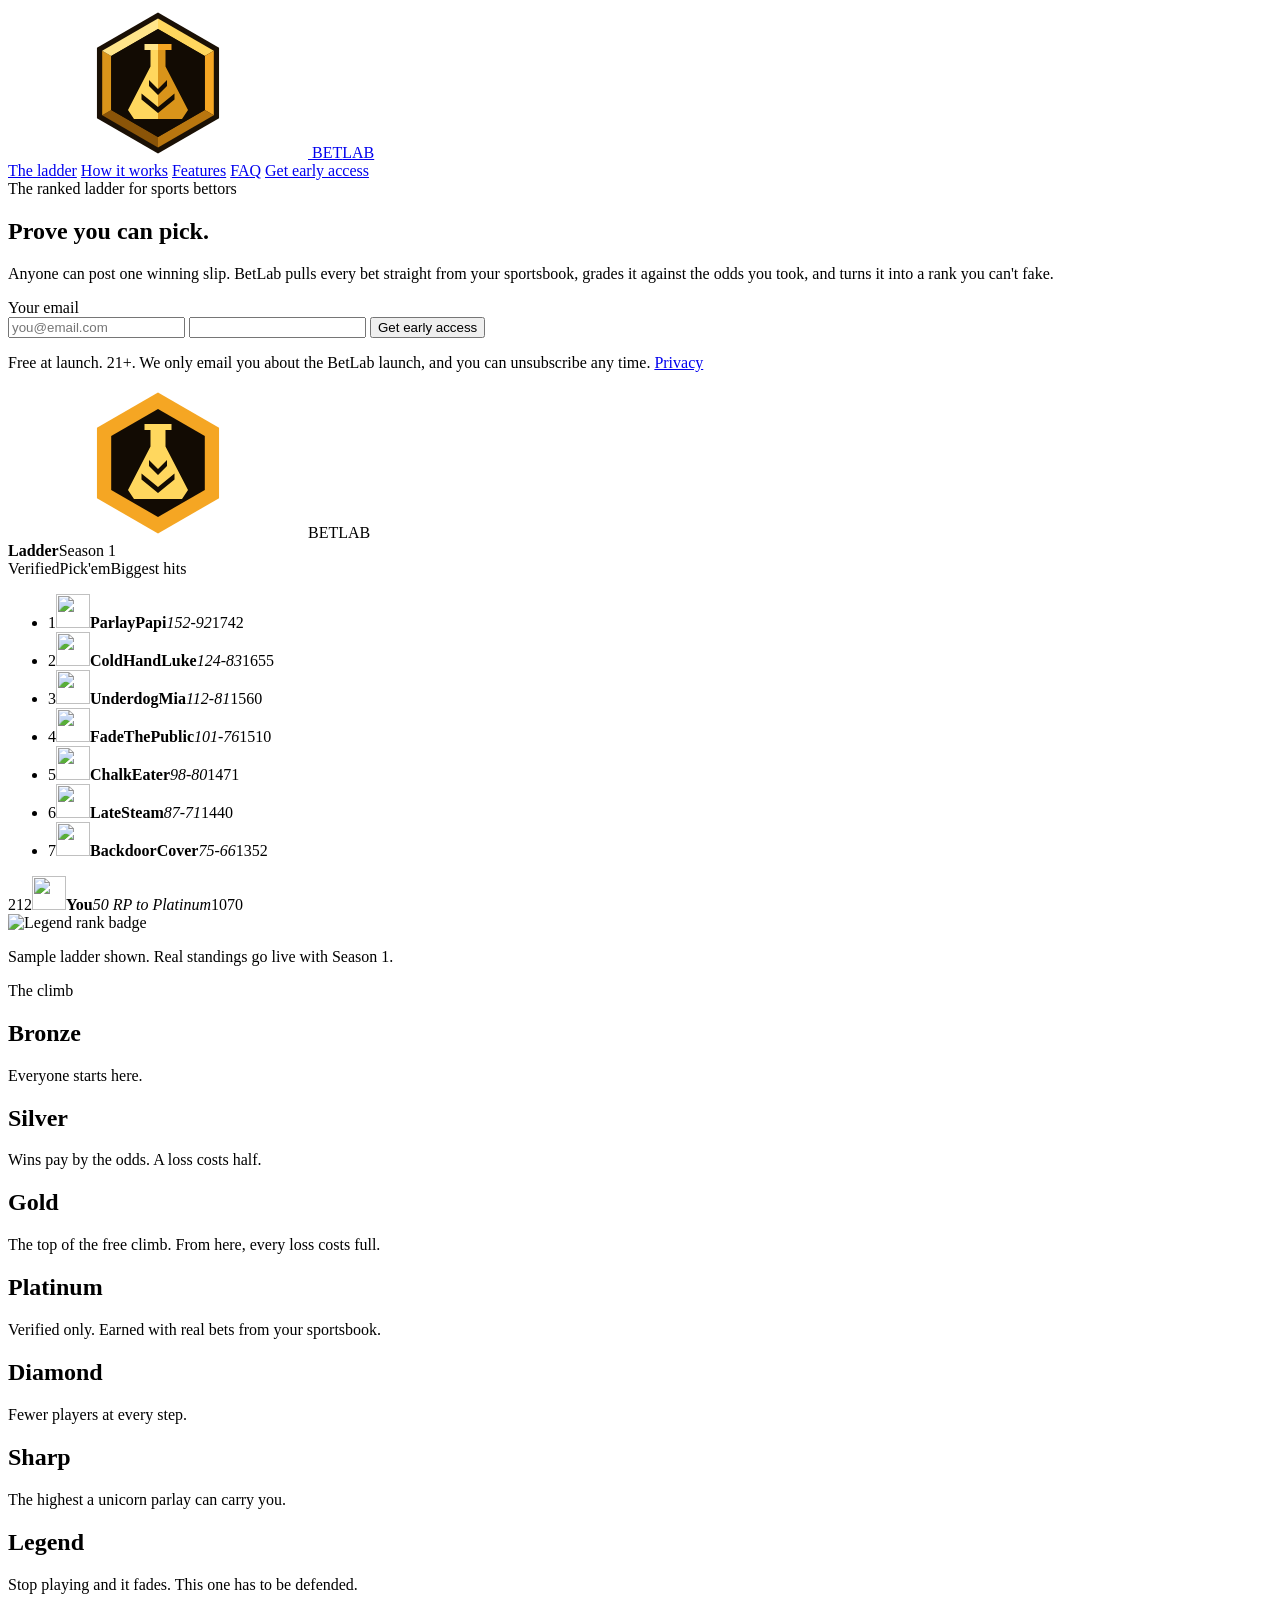
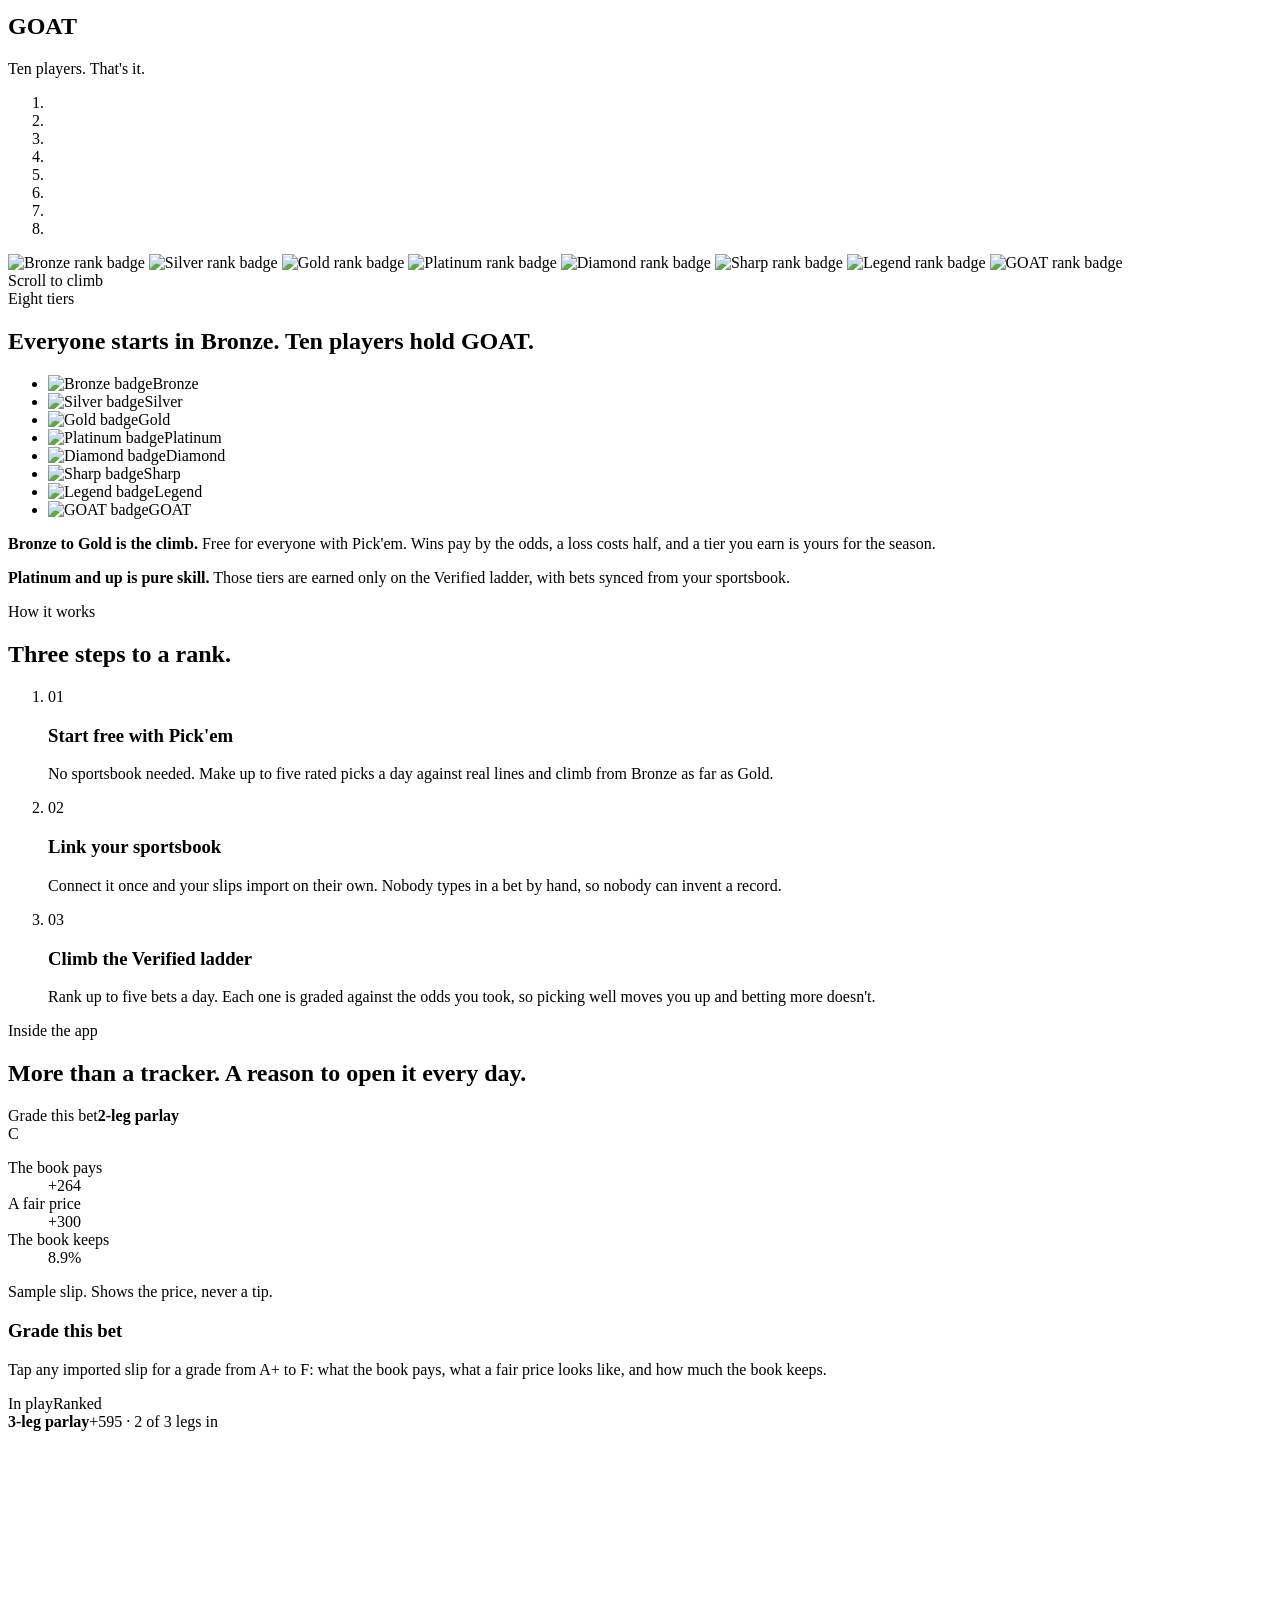
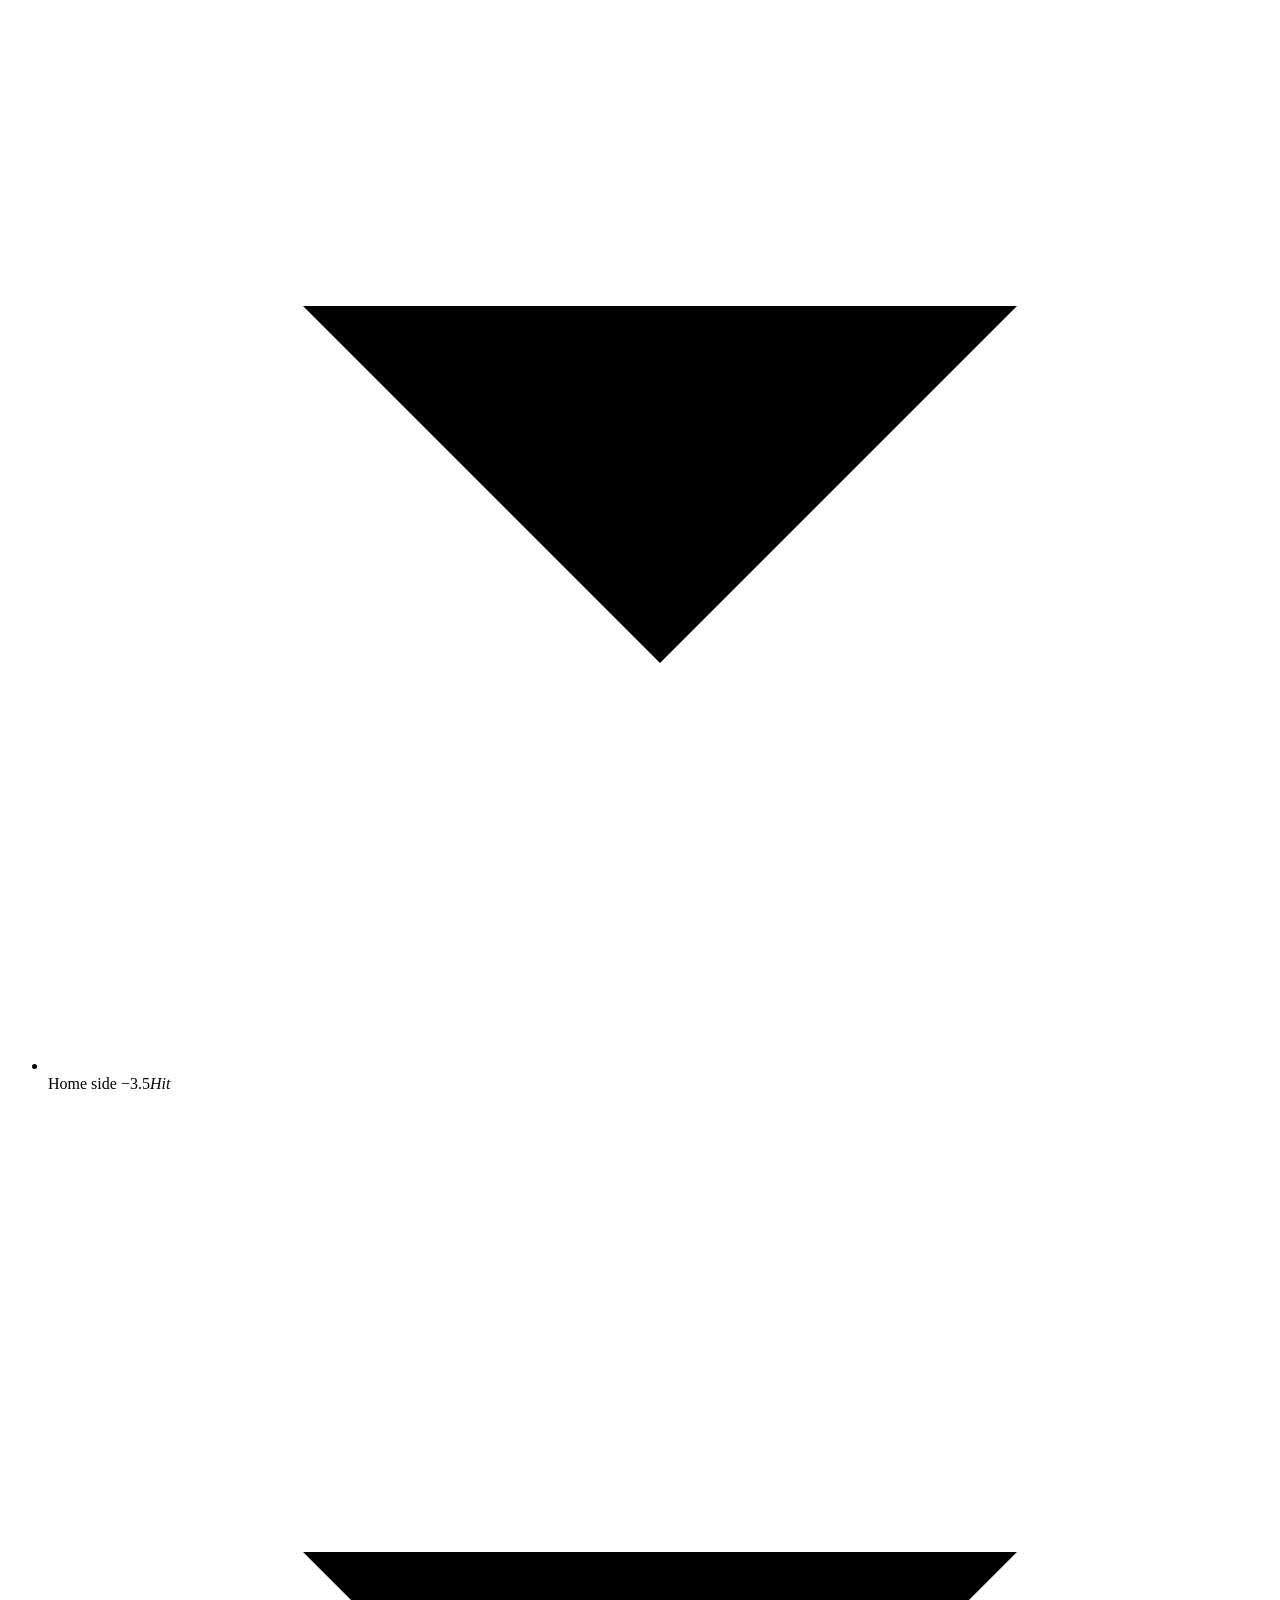
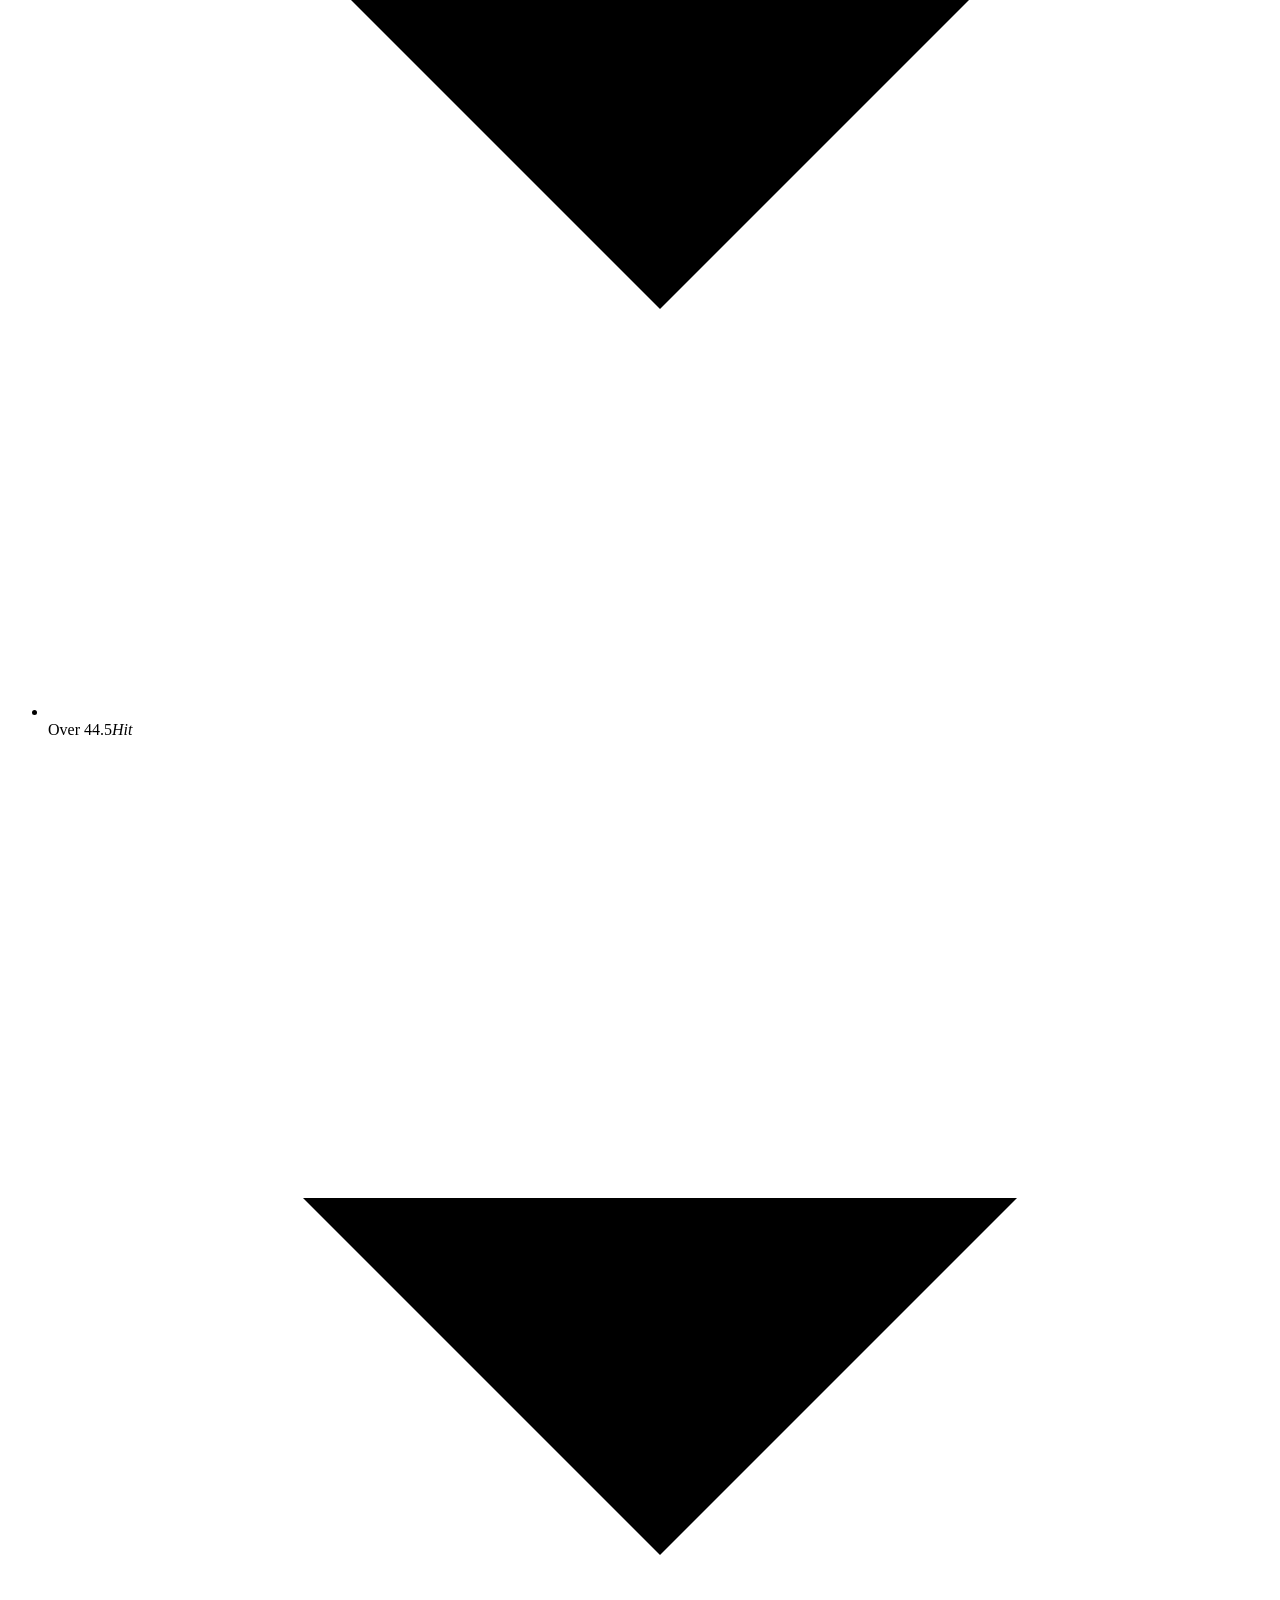
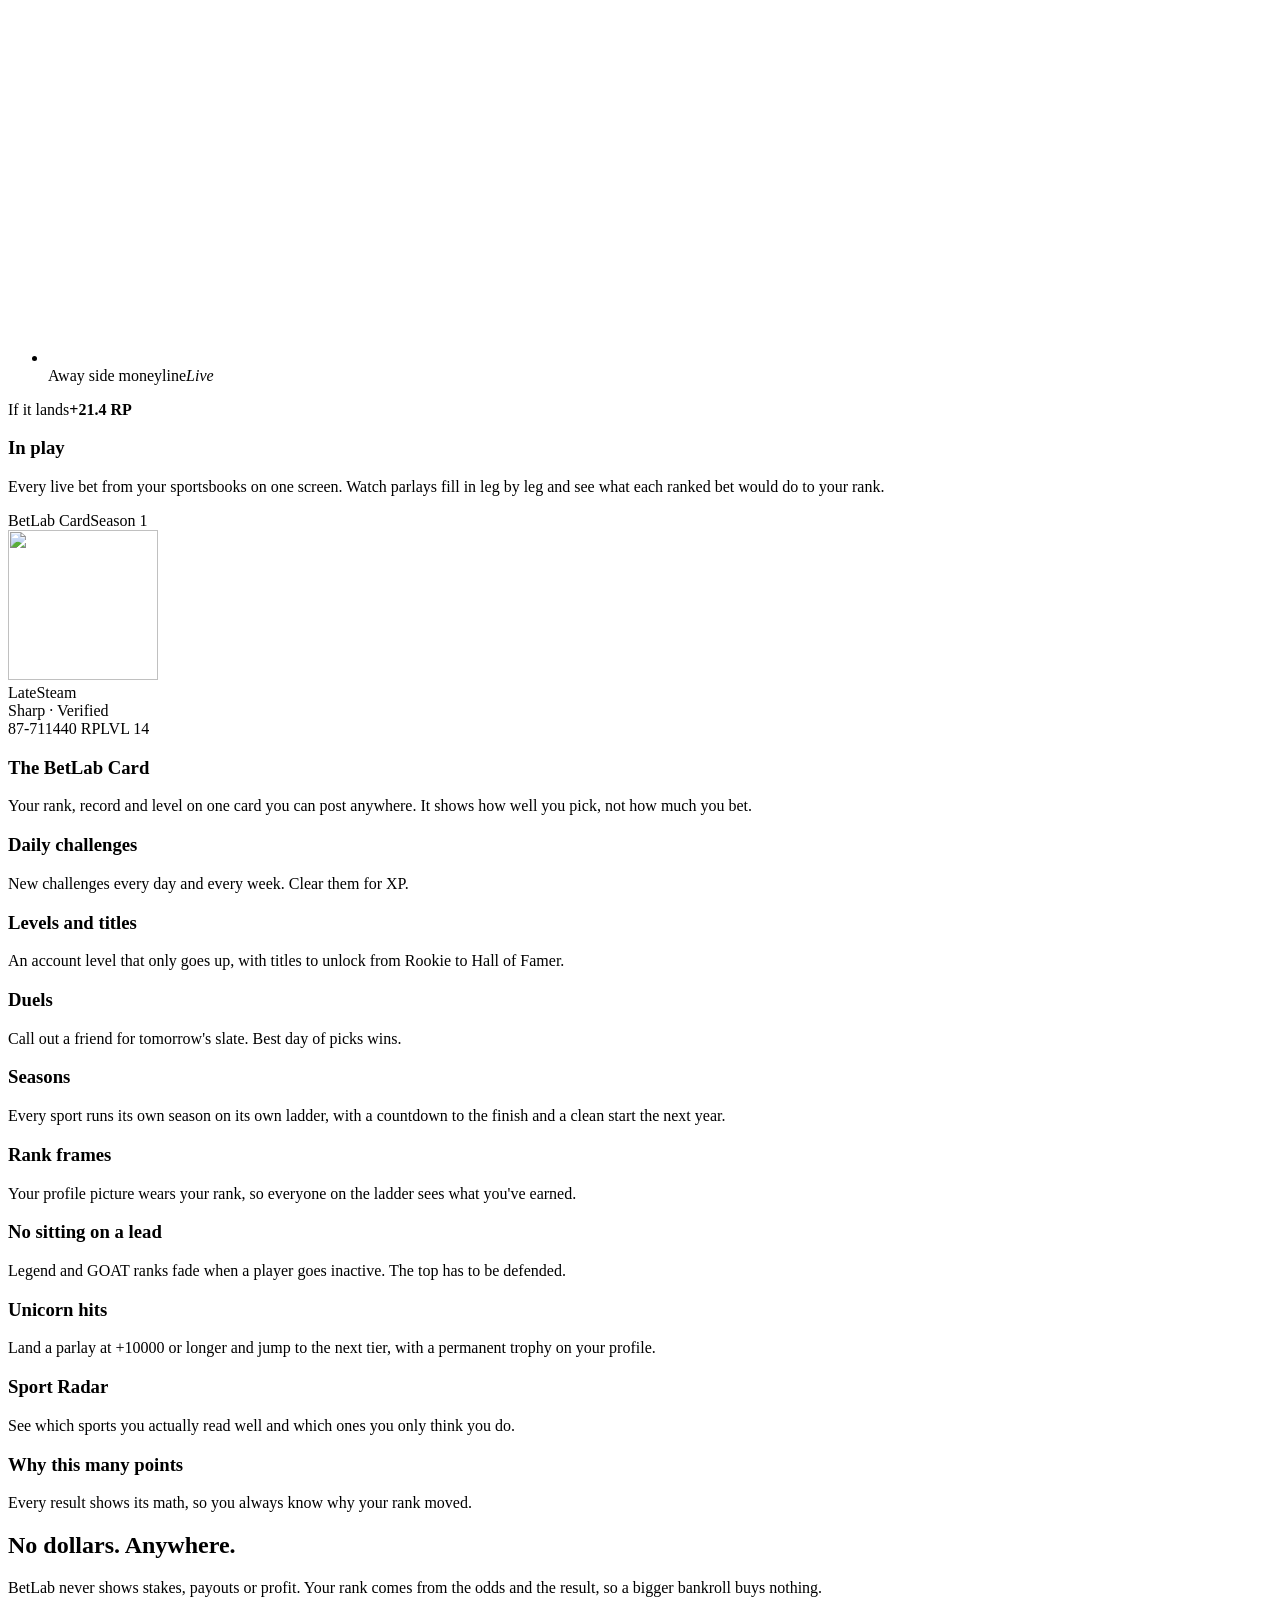
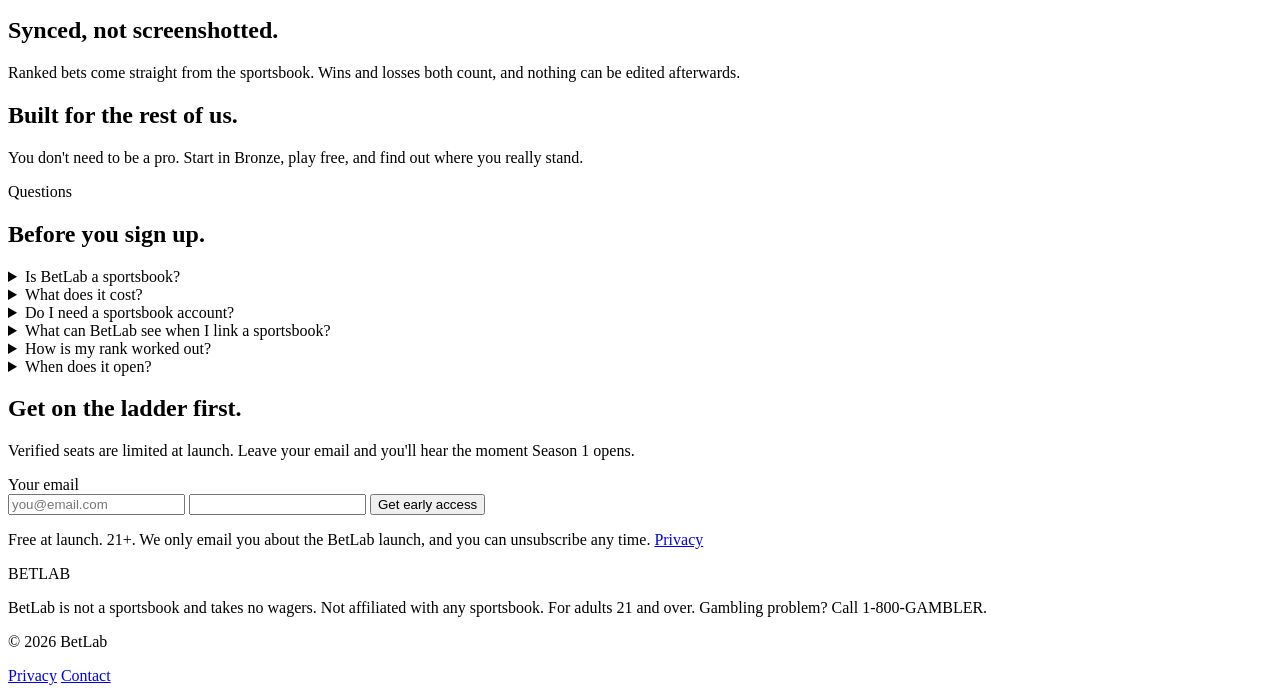
==== public/preview/index.html @ 113c4e0b "Add cinematic preview page at /preview Unlinked, noindex copy of the landing page with an opening se" ====
<!doctype html>
<html lang="en">
<head>
<meta charset="utf-8">
<meta name="viewport" content="width=device-width, initial-scale=1">
<title>BetLab · Preview</title>
<meta name="description" content="BetLab pulls every bet straight from your sportsbook, grades it against the odds you took, and turns it into a rank you can't fake. Free at launch. Get early access.">
<meta name="theme-color" content="#000000">
<meta property="og:title" content="BetLab · Prove you can pick.">
<meta property="og:description" content="The ranked ladder for sports bettors. Synced from your sportsbook, graded on the odds, no dollar amounts. Get early access.">
<meta property="og:type" content="website">
<meta property="og:url" content="https://betlab.us/">
<meta property="og:site_name" content="BetLab">
<meta property="og:image" content="https://betlab.us/og.jpg">
<meta property="og:image:width" content="1200">
<meta property="og:image:height" content="630">
<meta property="og:image:alt" content="BetLab logo, the line Prove you can pick, and the GOAT rank badge">
<meta name="twitter:card" content="summary_large_image">
<meta name="twitter:title" content="BetLab · Prove you can pick.">
<meta name="twitter:description" content="The ranked ladder for sports bettors. Synced from your sportsbook, graded on the odds, no dollar amounts.">
<meta name="twitter:image" content="https://betlab.us/og.jpg">
<link rel="icon" href="/favicon.svg" type="image/svg+xml">
<link rel="apple-touch-icon" href="/apple-touch-icon.png">
<link rel="preconnect" href="https://fonts.googleapis.com">
<link rel="preconnect" href="https://fonts.gstatic.com" crossorigin>
<link rel="stylesheet" href="https://fonts.googleapis.com/css2?family=Barlow+Condensed:wght@600;700&family=Barlow:wght@400;500;600&family=JetBrains+Mono:wght@500;700&display=swap">
<link rel="stylesheet" href="/styles.css">
<link rel="stylesheet" href="/cinema.css">
<meta name="robots" content="noindex">
</head>
<body>

<svg width="0" height="0" style="position:absolute" aria-hidden="true">
  <symbol id="logo" viewBox="0 0 100 100">
    <polygon points="50,3 90.7,26.5 90.7,73.5 50,97 9.3,73.5 9.3,26.5" fill="#1a1005"/>
    <polygon points="50,7 87.2,28.5 81.2,32 50,14" fill="#ffd75e"/>
    <polygon points="87.2,28.5 87.2,71.5 81.2,68 81.2,32" fill="#f5a623"/>
    <polygon points="87.2,71.5 50,93 50,86 81.2,68" fill="#b9760f"/>
    <polygon points="50,93 12.8,71.5 18.8,68 50,86" fill="#8a5408"/>
    <polygon points="12.8,71.5 12.8,28.5 18.8,32 18.8,68" fill="#d9941a"/>
    <polygon points="12.8,28.5 50,7 50,14 18.8,32" fill="#ffe58a"/>
    <polygon points="50,14 81.2,32 81.2,68 50,86 18.8,68 18.8,32" fill="#120b03"/>
    <polygon points="41,24 50,24 50,28 41,28" fill="#ffe58a"/>
    <polygon points="50,24 59,24 59,28 50,28" fill="#f5a623"/>
    <polygon points="45,28 50,28 50,74 34,74 30,68 45,39" fill="#ffd75e"/>
    <polygon points="50,28 55,28 55,39 70,68 66,74 50,74" fill="#d9941a"/>
    <polygon points="50,58 44,52 44,48 50,54 56,48 56,52" fill="#120b03"/>
    <polygon points="50,70 39,61 39,57 50,66 61,57 61,61" fill="#120b03"/>
  </symbol>
  <symbol id="logo-small" viewBox="0 0 100 100">
    <polygon points="50,3 90.7,26.5 90.7,73.5 50,97 9.3,73.5 9.3,26.5" fill="#f5a623"/>
    <polygon points="50,14 81.2,32 81.2,68 50,86 18.8,68 18.8,32" fill="#120b03"/>
    <polygon points="41,24 59,24 59,28 55,28 55,39 70,68 66,74 34,74 30,68 45,39 45,28 41,28" fill="#ffd75e"/>
    <polygon points="50,58 44,52 44,48 50,54 56,48 56,52" fill="#120b03"/>
    <polygon points="50,70 39,61 39,57 50,66 61,57 61,61" fill="#120b03"/>
  </symbol>
</svg>

<div class="top-bar">
<header class="wrap top">
  <a class="brand" href="/" aria-label="BetLab home">
    <svg aria-hidden="true"><use href="#logo"/></svg>
    <span class="wordmark">BET<span class="gold">LAB</span></span>
  </a>
  <nav class="nav" aria-label="Page">
    <a href="#tiers">The ladder</a>
    <a href="#how">How it works</a>
    <a href="#features">Features</a>
    <a href="#faq">FAQ</a>
    <a class="btn" href="#join">Get early access</a>
  </nav>
</header>
</div>

<main>
<section class="wrap hero">
  <div class="hero-copy">
    <div class="eyebrow">The ranked ladder for sports bettors</div>
    <h1>Prove you can <span class="gold">pick.</span></h1>
    <p class="lede">Anyone can post one winning slip. BetLab pulls every bet straight from your sportsbook, grades it against the odds you took, and turns it into a rank you can't fake.</p>
    <form class="signup" data-source="hero" novalidate>
      <label for="email-hero">Your email</label>
      <div class="signup-row">
        <input id="email-hero" name="email" type="email" required autocomplete="email" placeholder="you@email.com">
        <input class="hp" name="company" type="text" tabindex="-1" autocomplete="off" aria-hidden="true">
        <button class="btn" type="submit">Get early access</button>
      </div>
      <div class="signup-error" role="alert"></div>
    </form>
    <div class="signup-done" role="status" hidden>
      <strong>You're on the list.</strong>
      <span>We'll email you when Season 1 opens.</span>
    </div>
    <p class="fine">Free at launch. 21+. We only email you about the BetLab launch, and you can unsubscribe any time. <a href="/privacy">Privacy</a></p>
  </div>

  <div class="hero-art">
    <div class="hero-stage">
      <div class="phone" role="img" aria-label="Sample of the BetLab Verified ladder">
        <div class="phone-top"><svg aria-hidden="true"><use href="#logo-small"/></svg><span class="wordmark">BET<span class="gold">LAB</span></span></div>
        <div class="phone-title"><b>Ladder</b><span>Season 1</span></div>
        <div class="tabs"><span class="on">Verified</span><span>Pick'em</span><span>Biggest hits</span></div>
        <ul class="rows">
          <li><span class="rk">1</span><img src="/badges/goat.webp" alt="" width="34" height="34"><span class="who"><b>ParlayPapi</b><i>152-92</i></span><span class="rp">1742</span></li>
          <li><span class="rk">2</span><img src="/badges/goat.webp" alt="" width="34" height="34"><span class="who"><b>ColdHandLuke</b><i>124-83</i></span><span class="rp">1655</span></li>
          <li><span class="rk">3</span><img src="/badges/legend.webp" alt="" width="34" height="34"><span class="who"><b>UnderdogMia</b><i>112-81</i></span><span class="rp">1560</span></li>
          <li><span class="rk">4</span><img src="/badges/legend.webp" alt="" width="34" height="34"><span class="who"><b>FadeThePublic</b><i>101-76</i></span><span class="rp">1510</span></li>
          <li><span class="rk">5</span><img src="/badges/sharp.webp" alt="" width="34" height="34"><span class="who"><b>ChalkEater</b><i>98-80</i></span><span class="rp">1471</span></li>
          <li><span class="rk">6</span><img src="/badges/sharp.webp" alt="" width="34" height="34"><span class="who"><b>LateSteam</b><i>87-71</i></span><span class="rp">1440</span></li>
          <li><span class="rk">7</span><img src="/badges/diamond.webp" alt="" width="34" height="34"><span class="who"><b>BackdoorCover</b><i>75-66</i></span><span class="rp">1352</span></li>
        </ul>
        <div class="you"><div class="you-in"><span class="rk">212</span><img src="/badges/gold.webp" alt="" width="34" height="34"><span class="who"><b>You</b><i>50 RP to Platinum</i></span><span class="rp">1070</span></div></div>
      </div>
      <img class="hero-badge" src="/badges/legend.webp" alt="Legend rank badge" width="400" height="400">
    </div>
    <p class="caption">Sample ladder shown. Real standings go live with Season 1.</p>
  </div>
</section>

<section id="tiers" class="band climb" aria-label="The eight tiers, Bronze to GOAT">
  <div class="climb-pin">
    <div class="wrap climb-grid">
      <div class="climb-copy">
        <div class="eyebrow">The climb</div>
        <div class="climb-lines">
          <div class="climb-line"><h2 class="climb-tier t-bronze">Bronze</h2><p>Everyone starts here.</p></div>
          <div class="climb-line"><h2 class="climb-tier t-silver">Silver</h2><p>Wins pay by the odds. A loss costs half.</p></div>
          <div class="climb-line"><h2 class="climb-tier t-gold">Gold</h2><p>The top of the free climb. From here, every loss costs full.</p></div>
          <div class="climb-line"><h2 class="climb-tier t-platinum">Platinum</h2><p>Verified only. Earned with real bets from your sportsbook.</p></div>
          <div class="climb-line"><h2 class="climb-tier t-diamond">Diamond</h2><p>Fewer players at every step.</p></div>
          <div class="climb-line"><h2 class="climb-tier t-sharp">Sharp</h2><p>The highest a unicorn parlay can carry you.</p></div>
          <div class="climb-line"><h2 class="climb-tier t-legend">Legend</h2><p>Stop playing and it fades. This one has to be defended.</p></div>
          <div class="climb-line"><h2 class="climb-tier t-goat">GOAT</h2><p>Ten players. That's it.</p></div>
        </div>
        <ol class="climb-rail" aria-hidden="true"><li></li><li></li><li></li><li></li><li></li><li></li><li></li><li></li></ol>
      </div>
      <div class="climb-stage">
        <img src="/badges/bronze.webp" alt="Bronze rank badge" width="512" height="512">
        <img src="/badges/silver.webp" alt="Silver rank badge" width="512" height="512">
        <img src="/badges/gold.webp" alt="Gold rank badge" width="512" height="512">
        <img src="/badges/platinum.webp" alt="Platinum rank badge" width="512" height="512">
        <img src="/badges/diamond.webp" alt="Diamond rank badge" width="512" height="512">
        <img src="/badges/sharp.webp" alt="Sharp rank badge" width="512" height="512">
        <img src="/badges/legend.webp" alt="Legend rank badge" width="512" height="512">
        <img src="/badges/goat.webp" alt="GOAT rank badge" width="512" height="512">
        <div class="climb-edge"></div>
      </div>
    </div>
    <div class="climb-hint" aria-hidden="true">Scroll to climb</div>
  </div>
  <div class="climb-static">
  <div class="wrap section">
    <div class="head">
      <div class="eyebrow">Eight tiers</div>
      <h2 class="h2">Everyone starts in Bronze. Ten players hold GOAT.</h2>
    </div>
    <ul class="tiers">
      <li><img src="/badges/bronze.webp" alt="Bronze badge" width="150" height="150" loading="lazy"><span class="t-bronze">Bronze</span></li>
      <li><img src="/badges/silver.webp" alt="Silver badge" width="150" height="150" loading="lazy"><span class="t-silver">Silver</span></li>
      <li><img src="/badges/gold.webp" alt="Gold badge" width="150" height="150" loading="lazy"><span class="t-gold">Gold</span></li>
      <li><img src="/badges/platinum.webp" alt="Platinum badge" width="150" height="150" loading="lazy"><span class="t-platinum">Platinum</span></li>
      <li><img src="/badges/diamond.webp" alt="Diamond badge" width="150" height="150" loading="lazy"><span class="t-diamond">Diamond</span></li>
      <li><img src="/badges/sharp.webp" alt="Sharp badge" width="150" height="150" loading="lazy"><span class="t-sharp">Sharp</span></li>
      <li><img src="/badges/legend.webp" alt="Legend badge" width="150" height="150" loading="lazy"><span class="t-legend">Legend</span></li>
      <li><img src="/badges/goat.webp" alt="GOAT badge" width="150" height="150" loading="lazy"><span class="t-goat">GOAT</span></li>
    </ul>
    <div class="two">
      <p><strong>Bronze to Gold is the climb.</strong> Free for everyone with Pick'em. Wins pay by the odds, a loss costs half, and a tier you earn is yours for the season.</p>
      <p><strong>Platinum and up is pure skill.</strong> Those tiers are earned only on the Verified ladder, with bets synced from your sportsbook.</p>
    </div>
  </div>

  </div>
</section>

<section id="how" class="band alt">
  <div class="wrap section">
    <div class="head">
      <div class="eyebrow">How it works</div>
      <h2 class="h2">Three steps to a rank.</h2>
    </div>
    <ol class="steps">
      <li><span class="n">01</span><h3 class="h3">Start free with Pick'em</h3><p class="soft">No sportsbook needed. Make up to five rated picks a day against real lines and climb from Bronze as far as Gold.</p></li>
      <li><span class="n">02</span><h3 class="h3">Link your sportsbook</h3><p class="soft">Connect it once and your slips import on their own. Nobody types in a bet by hand, so nobody can invent a record.</p></li>
      <li><span class="n">03</span><h3 class="h3">Climb the Verified ladder</h3><p class="soft">Rank up to five bets a day. Each one is graded against the odds you took, so picking well moves you up and betting more doesn't.</p></li>
    </ol>
  </div>
</section>

<section id="features" class="band">
  <div class="wrap section">
    <div class="head">
      <div class="eyebrow">Inside the app</div>
      <h2 class="h2">More than a tracker. A reason to open it every day.</h2>
    </div>

    <div class="cards">
      <article class="card">
        <div class="demo" role="img" aria-label="Sample bet grade: a 2-leg parlay graded C">
          <div class="demo-head"><div><span class="tag">Grade this bet</span><b class="t">2-leg parlay</b></div><div class="hexgrade">C</div></div>
          <dl class="kv">
            <div><dt>The book pays</dt><dd>+264</dd></div>
            <div><dt>A fair price</dt><dd>+300</dd></div>
            <div><dt>The book keeps</dt><dd class="gold">8.9%</dd></div>
          </dl>
          <div class="demo-foot">Sample slip. Shows the price, never a tip.</div>
        </div>
        <div class="card-copy">
          <h3 class="h3">Grade this bet</h3>
          <p class="soft">Tap any imported slip for a grade from A+ to F: what the book pays, what a fair price looks like, and how much the book keeps.</p>
        </div>
      </article>

      <article class="card">
        <div class="demo" role="img" aria-label="Sample live bet: a 3-leg parlay with two legs in and one live">
          <div class="demo-head"><span class="tag">In play</span><span class="pill">Ranked</span></div>
          <div><b class="t">3-leg parlay</b><span class="mono-sub">+595 · 2 of 3 legs in</span></div>
          <ul class="legs">
            <li><svg viewBox="0 0 24 24" aria-hidden="true"><path d="M5 9l7 7 7-7"/></svg><span>Home side −3.5</span><em>Hit</em></li>
            <li><svg viewBox="0 0 24 24" aria-hidden="true"><path d="M5 9l7 7 7-7"/></svg><span>Over 44.5</span><em>Hit</em></li>
            <li class="live"><svg viewBox="0 0 24 24" aria-hidden="true"><path d="M5 9l7 7 7-7"/></svg><span>Away side moneyline</span><em>Live</em></li>
          </ul>
          <div class="lands"><span>If it lands</span><b>+21.4 RP</b></div>
        </div>
        <div class="card-copy">
          <h3 class="h3">In play</h3>
          <p class="soft">Every live bet from your sportsbooks on one screen. Watch parlays fill in leg by leg and see what each ranked bet would do to your rank.</p>
        </div>
      </article>

      <article class="card">
        <div class="demo cardshare" role="img" aria-label="Sample BetLab Card for a Sharp-tier player">
          <div class="demo-head"><span class="tag">BetLab Card</span><span class="tag">Season 1</span></div>
          <img src="/badges/sharp.webp" alt="" width="150" height="150" loading="lazy">
          <div class="name">LateSteam</div>
          <div class="rank">Sharp · Verified</div>
          <div class="stats"><span>87-71</span><span>1440 RP</span><span>LVL 14</span></div>
        </div>
        <div class="card-copy">
          <h3 class="h3">The BetLab Card</h3>
          <p class="soft">Your rank, record and level on one card you can post anywhere. It shows how well you pick, not how much you bet.</p>
        </div>
      </article>
    </div>

    <div class="tiles">
      <div><h3>Daily challenges</h3><p>New challenges every day and every week. Clear them for XP.</p></div>
      <div><h3>Levels and titles</h3><p>An account level that only goes up, with titles to unlock from Rookie to Hall of Famer.</p></div>
      <div><h3>Duels</h3><p>Call out a friend for tomorrow's slate. Best day of picks wins.</p></div>
      <div><h3>Seasons</h3><p>Every sport runs its own season on its own ladder, with a countdown to the finish and a clean start the next year.</p></div>
      <div><h3>Rank frames</h3><p>Your profile picture wears your rank, so everyone on the ladder sees what you've earned.</p></div>
      <div><h3>No sitting on a lead</h3><p>Legend and GOAT ranks fade when a player goes inactive. The top has to be defended.</p></div>
      <div><h3>Unicorn hits</h3><p>Land a parlay at +10000 or longer and jump to the next tier, with a permanent trophy on your profile.</p></div>
      <div><h3>Sport Radar</h3><p>See which sports you actually read well and which ones you only think you do.</p></div>
      <div><h3>Why this many points</h3><p>Every result shows its math, so you always know why your rank moved.</p></div>
    </div>
  </div>
</section>

<section class="band alt">
  <div class="wrap claims">
    <div><h2>No dollars. <span class="gold">Anywhere.</span></h2><p class="soft">BetLab never shows stakes, payouts or profit. Your rank comes from the odds and the result, so a bigger bankroll buys nothing.</p></div>
    <div><h2>Synced, not <span class="gold">screenshotted.</span></h2><p class="soft">Ranked bets come straight from the sportsbook. Wins and losses both count, and nothing can be edited afterwards.</p></div>
    <div><h2>Built for the <span class="gold">rest of us.</span></h2><p class="soft">You don't need to be a pro. Start in Bronze, play free, and find out where you really stand.</p></div>
  </div>
</section>

<section id="faq" class="band">
  <div class="wrap section">
    <div class="head">
      <div class="eyebrow">Questions</div>
      <h2 class="h2">Before you sign up.</h2>
    </div>
    <div class="faq">
      <details><summary>Is BetLab a sportsbook?</summary><p>No. BetLab takes no bets, holds no money and pays nothing out. It ranks how well you pick.</p></details>
      <details><summary>What does it cost?</summary><p>It's free at launch, and that includes the Verified ladder.</p></details>
      <details><summary>Do I need a sportsbook account?</summary><p>No. Pick'em is free, needs nothing linked, and takes you as far as Gold. Platinum and above are earned with real bets from a linked sportsbook.</p></details>
      <details><summary>What can BetLab see when I link a sportsbook?</summary><p>It reads your bet slips so it can grade them. It never shows stakes, payouts or balances, and only the bets you choose to rank count toward your rank or appear on your profile.</p></details>
      <details><summary>How is my rank worked out?</summary><p>From the odds and the result of each ranked bet. A win at long odds moves you more than a win on a heavy favourite, and how much you staked never matters. You can rank up to five bets a day.</p></details>
      <details><summary>When does it open?</summary><p>Season 1 doesn't have a date yet. Everyone on the early-access list gets an email when it opens.</p></details>
    </div>
  </div>
</section>

<section id="join" class="band alt">
  <div class="wrap join">
    <div class="join-frame">
      <div class="join-in">
        <div class="join-copy">
          <h2>Get on the ladder <span class="gold">first.</span></h2>
          <p>Verified seats are limited at launch. Leave your email and you'll hear the moment Season 1 opens.</p>
        </div>
        <div class="join-form">
          <form class="signup" data-source="footer" novalidate>
            <label for="email-join">Your email</label>
            <div class="signup-row">
              <input id="email-join" name="email" type="email" required autocomplete="email" placeholder="you@email.com">
              <input class="hp" name="company" type="text" tabindex="-1" autocomplete="off" aria-hidden="true">
              <button class="btn" type="submit">Get early access</button>
            </div>
            <div class="signup-error" role="alert"></div>
          </form>
          <div class="signup-done" role="status" hidden>
            <strong>You're on the list.</strong>
            <span>We'll email you when Season 1 opens.</span>
          </div>
          <p class="fine">Free at launch. 21+. We only email you about the BetLab launch, and you can unsubscribe any time. <a href="/privacy">Privacy</a></p>
        </div>
      </div>
    </div>
  </div>
</section>
</main>

<footer class="band">
  <div class="wrap foot">
    <div class="foot-copy">
      <span class="wordmark">BET<span class="gold">LAB</span></span>
      <p>BetLab is not a sportsbook and takes no wagers. Not affiliated with any sportsbook. For adults 21 and over. Gambling problem? Call 1-800-GAMBLER.</p>
      <p>© 2026 BetLab</p>
    </div>
    <nav aria-label="Footer">
      <a href="/privacy">Privacy</a>
      <a href="mailto:henrysolomon@betlab.us">Contact</a>
    </nav>
  </div>
</footer>

<script src="/app.js" defer></script>
<script src="/cinema.js" defer></script>
</body>
</html>
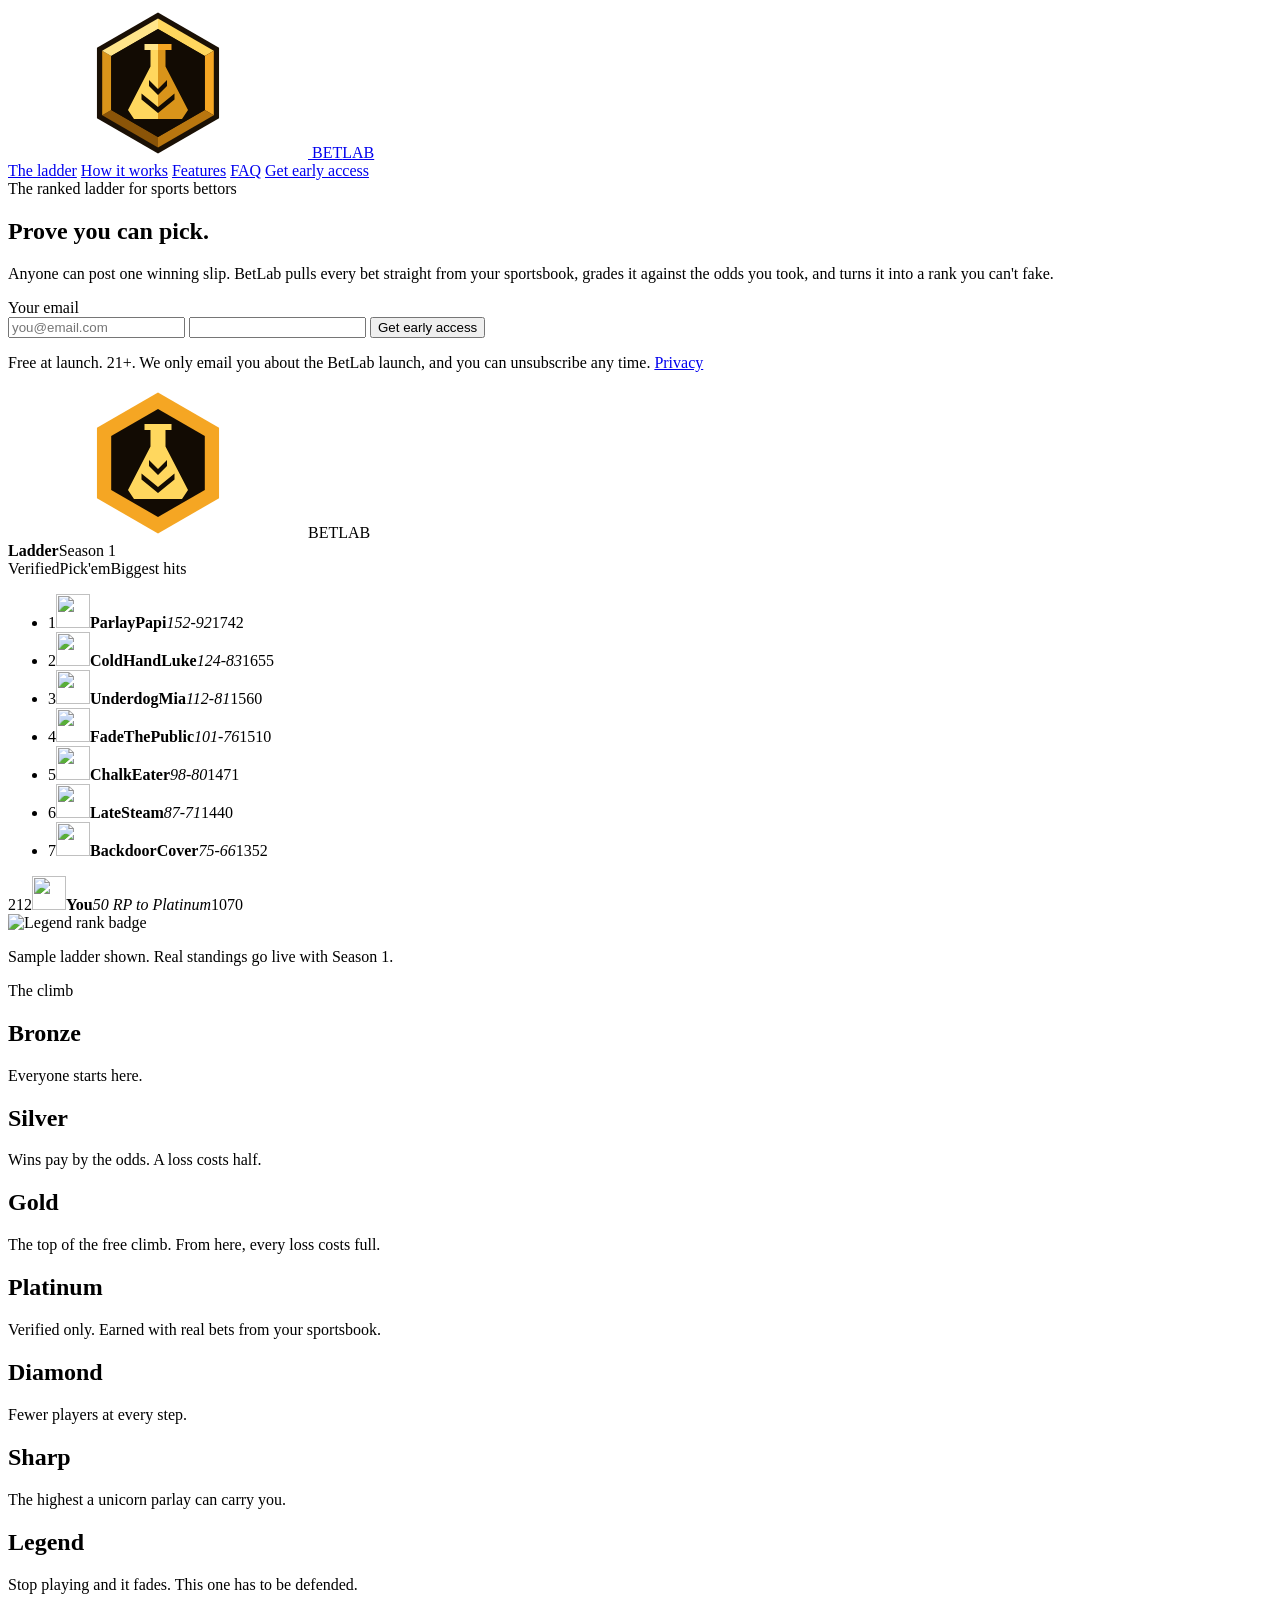
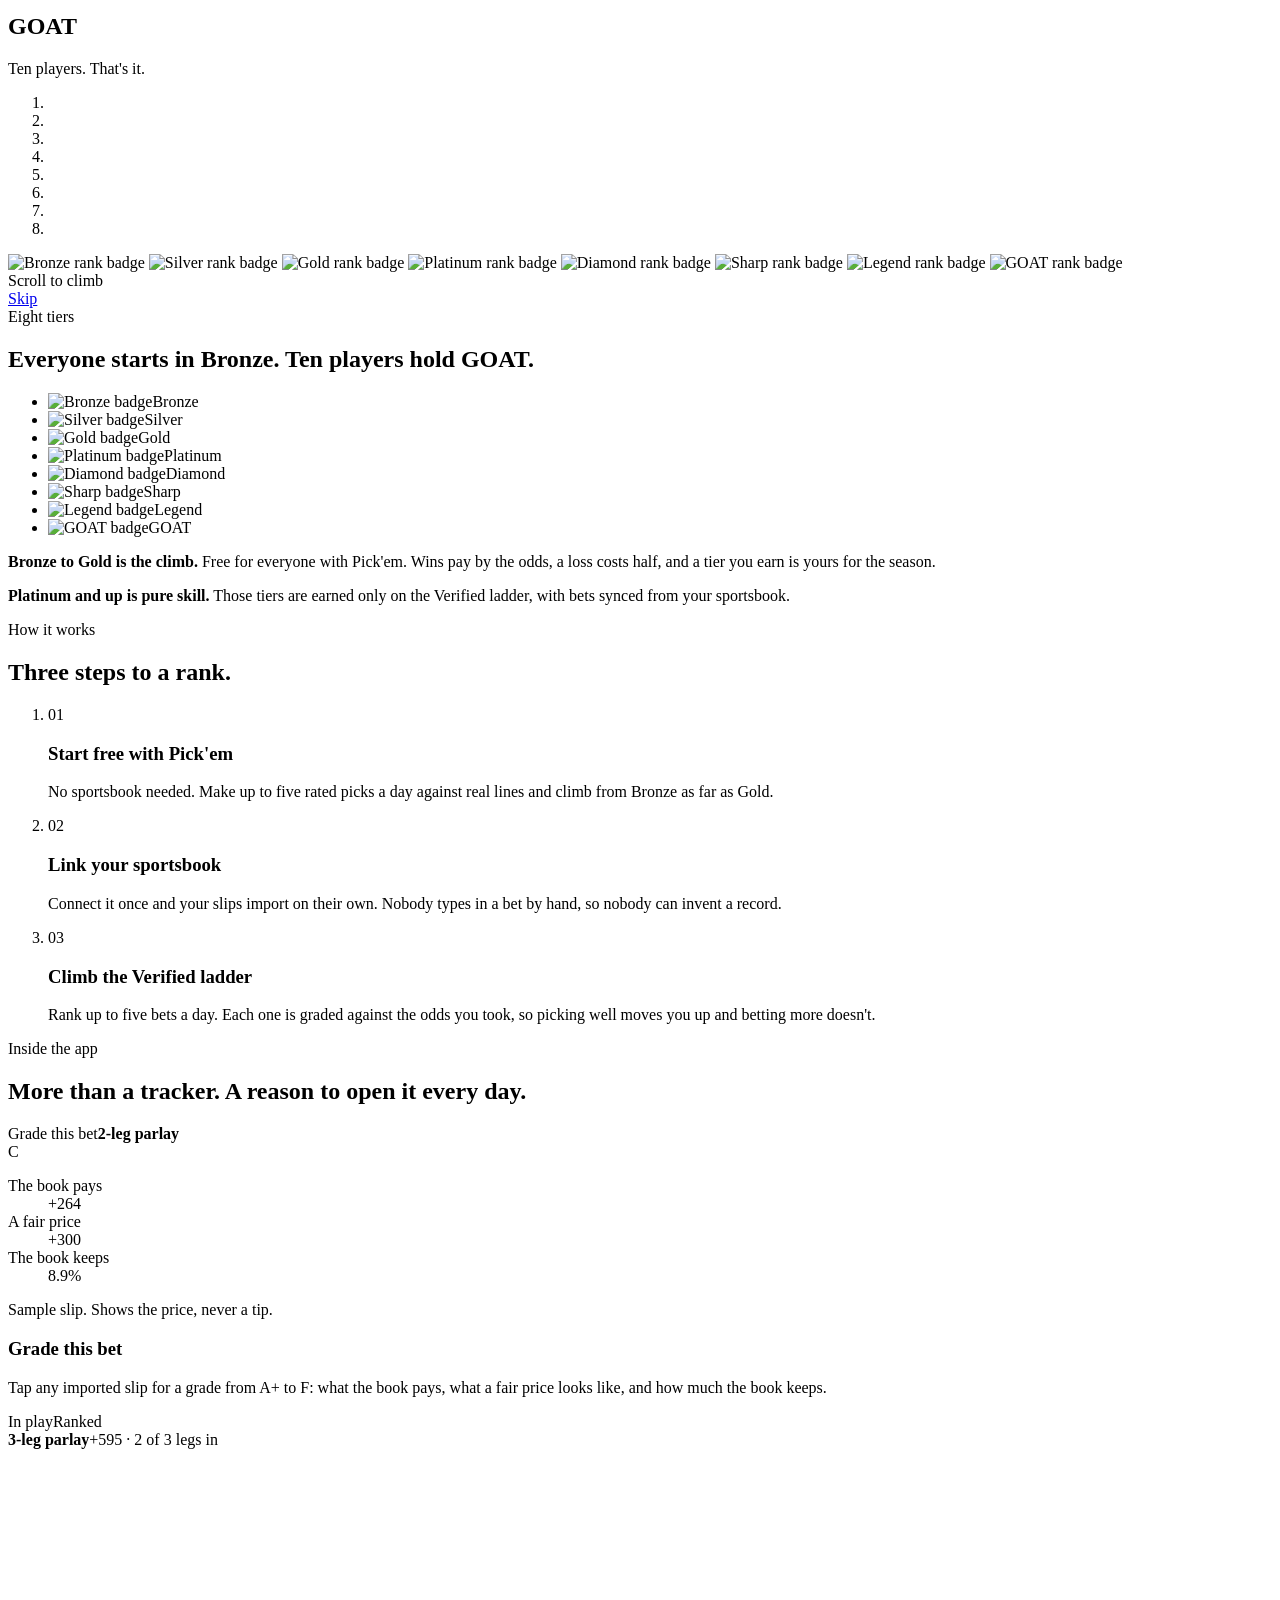
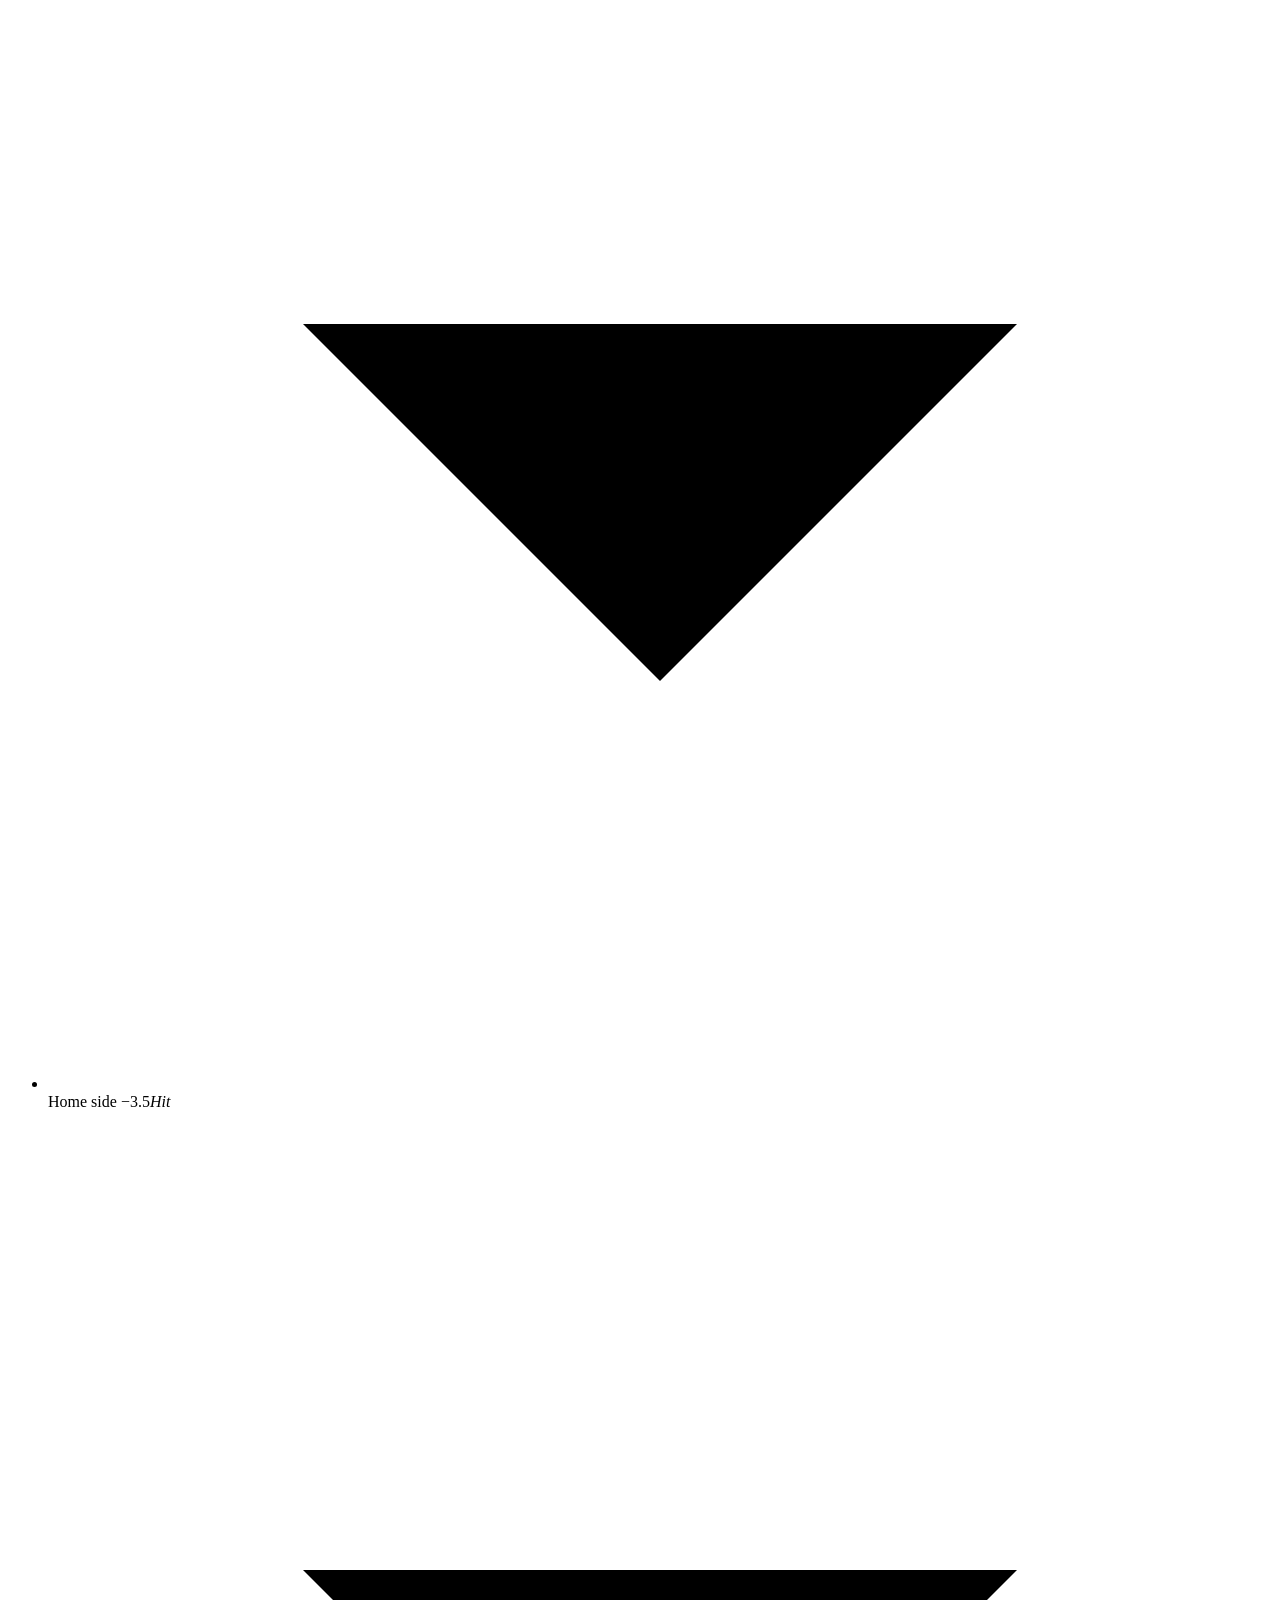
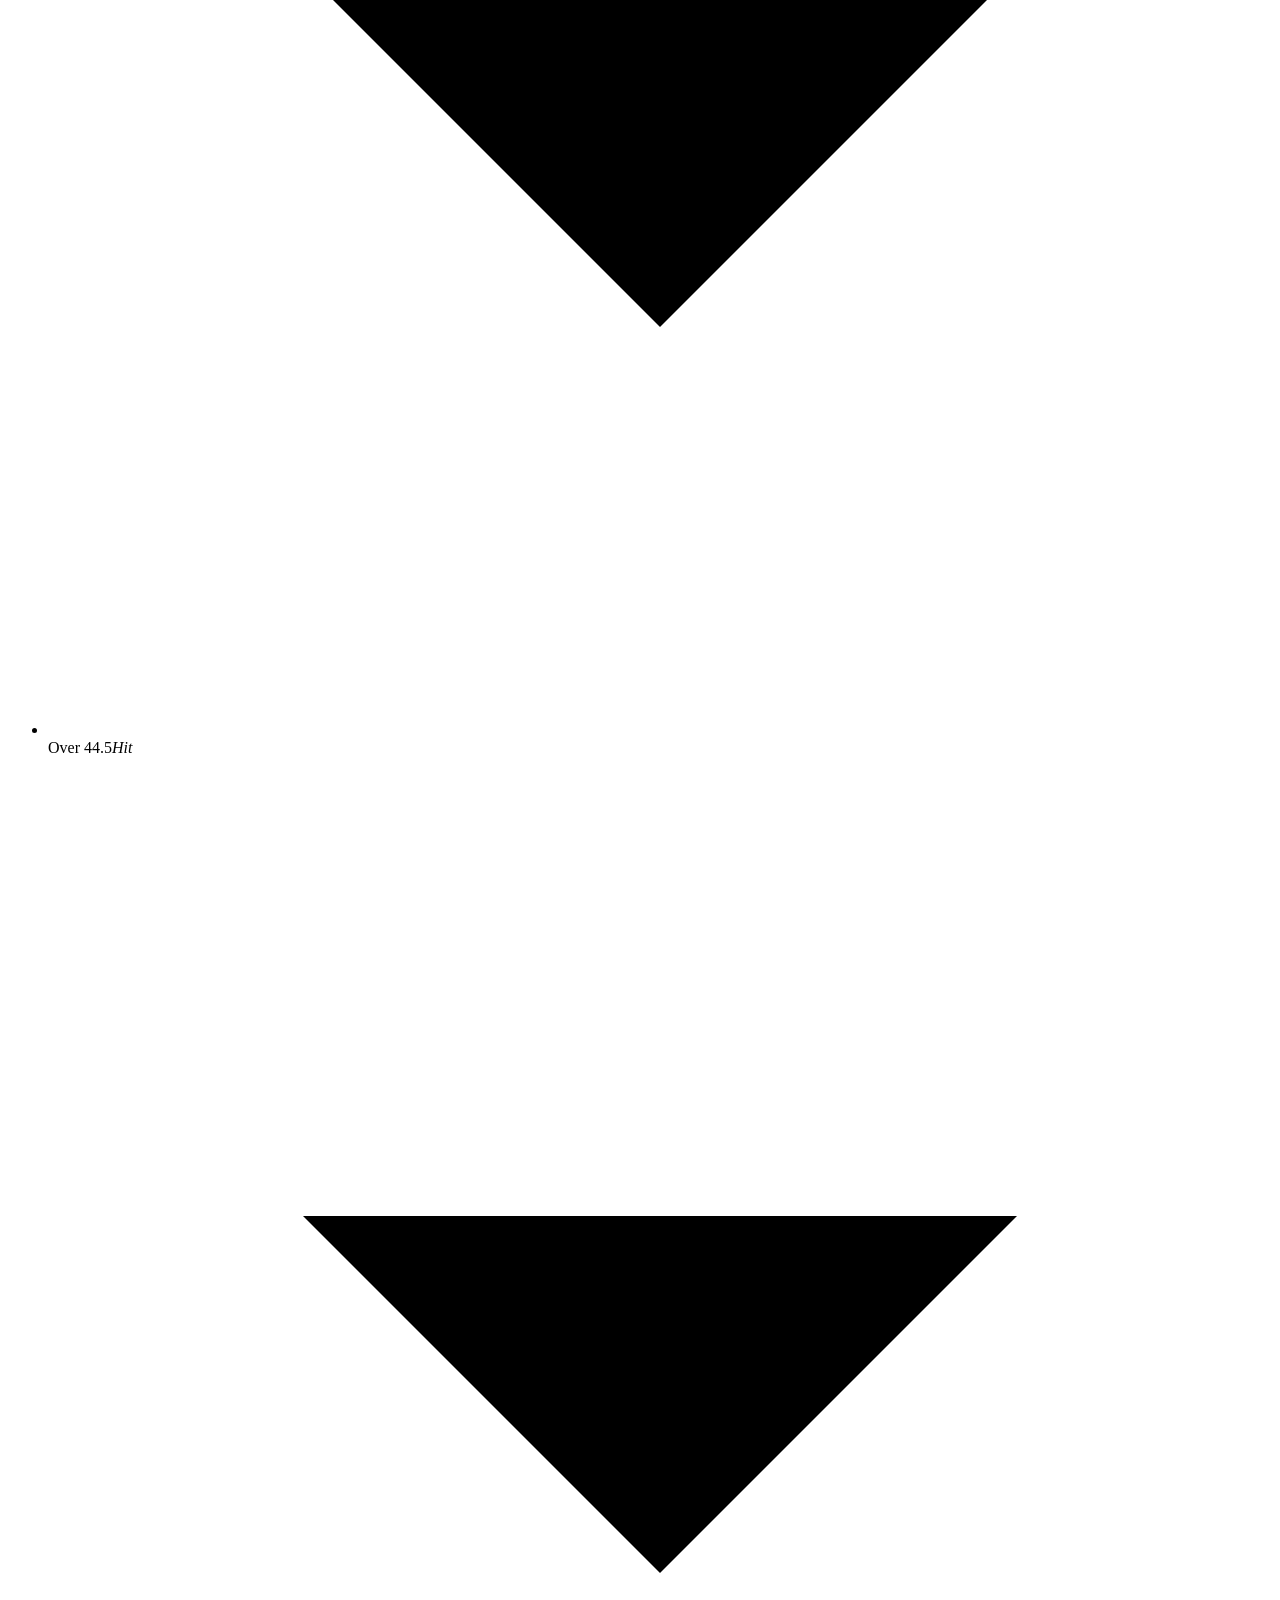
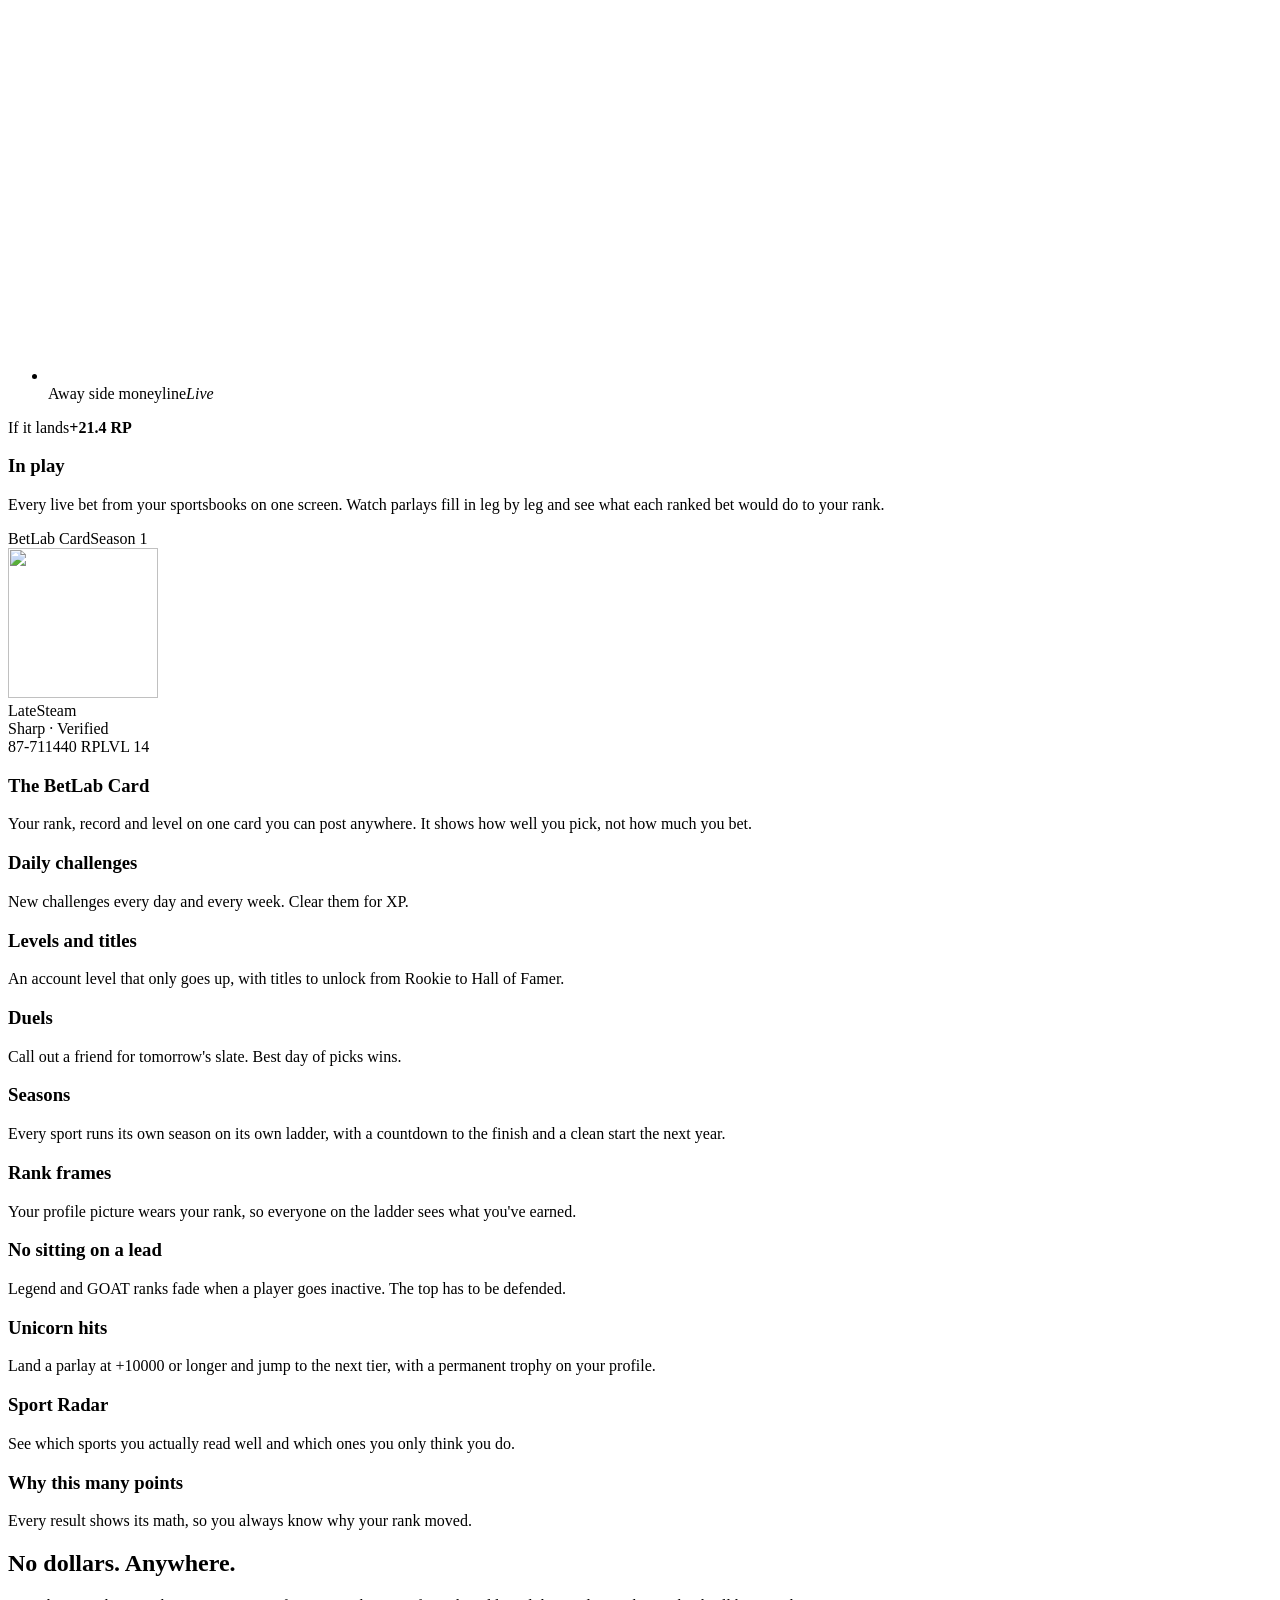
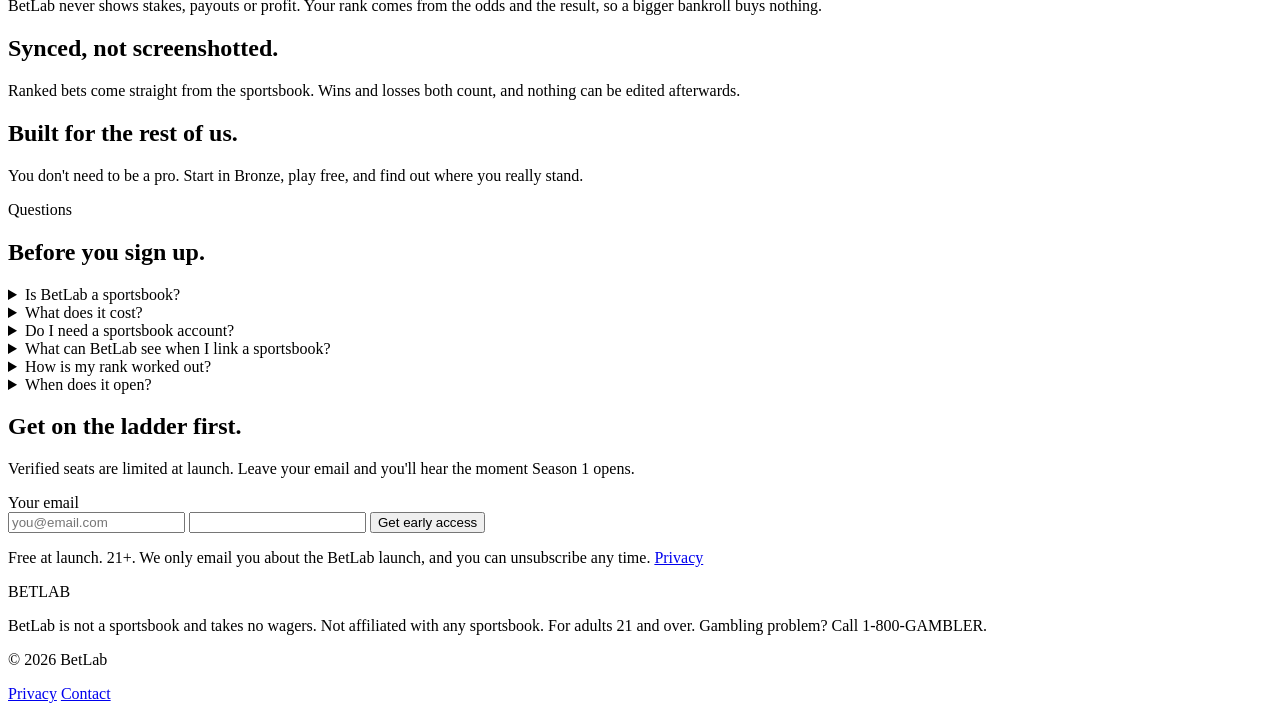
==== commit ba3d5281: "Shorten the climb on the preview page and add a skip link The pinned badge scene took about six scre" ====
--- a/public/preview/index.html
+++ b/public/preview/index.html
@@ -147,6 +147,7 @@
       </div>
     </div>
     <div class="climb-hint" aria-hidden="true">Scroll to climb</div>
+    <a class="climb-skip" href="#how">Skip</a>
   </div>
   <div class="climb-static">
   <div class="wrap section">
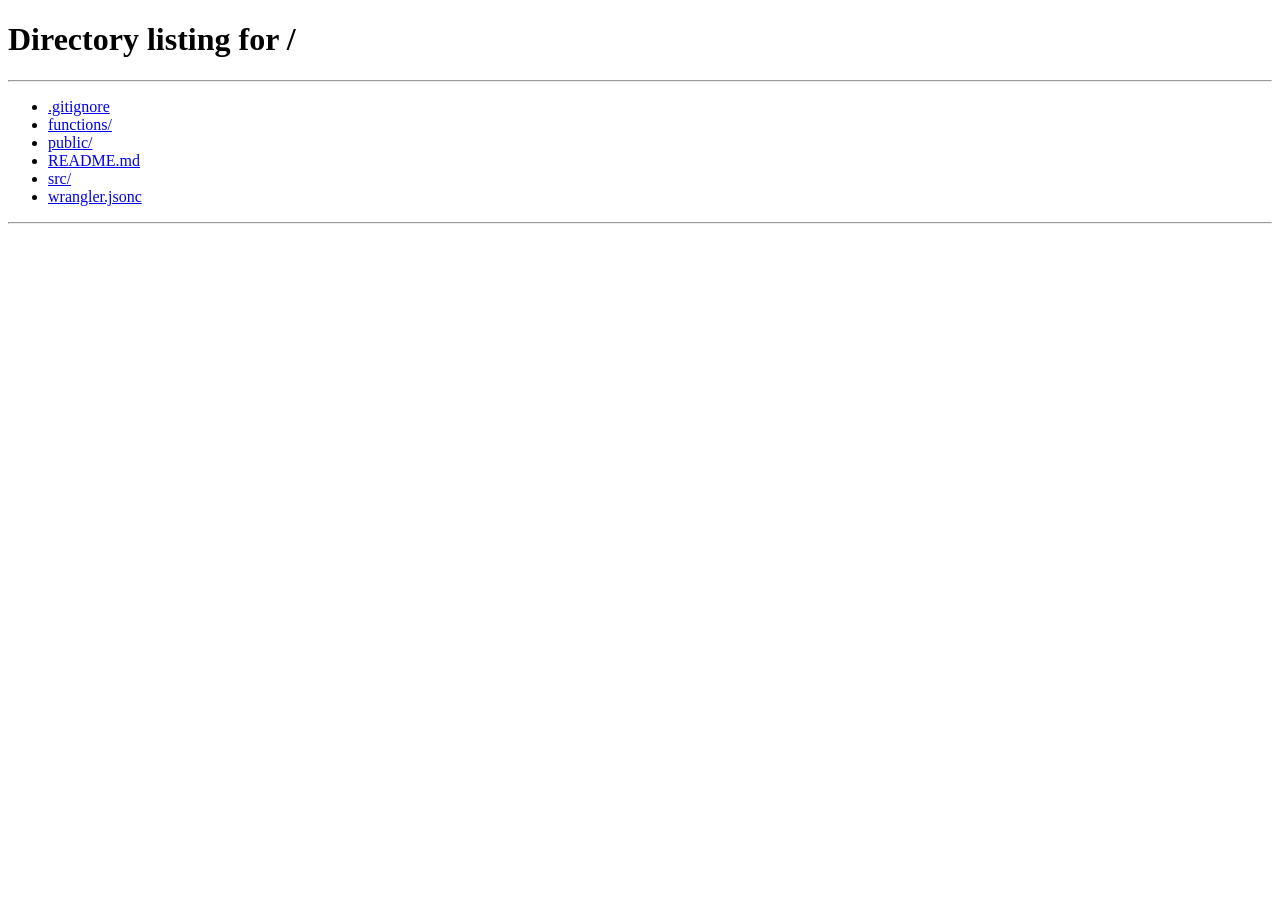
==== commit 7d5289b3: "Take the cinematic version live on the main page The main page now has the opening sequence, the cli" ====
--- a/public/preview/index.html
+++ b/public/preview/index.html
@@ -2,332 +2,10 @@
 <html lang="en">
 <head>
 <meta charset="utf-8">
-<meta name="viewport" content="width=device-width, initial-scale=1">
-<title>BetLab · Preview</title>
-<meta name="description" content="BetLab pulls every bet straight from your sportsbook, grades it against the odds you took, and turns it into a rank you can't fake. Free at launch. Get early access.">
-<meta name="theme-color" content="#000000">
-<meta property="og:title" content="BetLab · Prove you can pick.">
-<meta property="og:description" content="The ranked ladder for sports bettors. Synced from your sportsbook, graded on the odds, no dollar amounts. Get early access.">
-<meta property="og:type" content="website">
-<meta property="og:url" content="https://betlab.us/">
-<meta property="og:site_name" content="BetLab">
-<meta property="og:image" content="https://betlab.us/og.jpg">
-<meta property="og:image:width" content="1200">
-<meta property="og:image:height" content="630">
-<meta property="og:image:alt" content="BetLab logo, the line Prove you can pick, and the GOAT rank badge">
-<meta name="twitter:card" content="summary_large_image">
-<meta name="twitter:title" content="BetLab · Prove you can pick.">
-<meta name="twitter:description" content="The ranked ladder for sports bettors. Synced from your sportsbook, graded on the odds, no dollar amounts.">
-<meta name="twitter:image" content="https://betlab.us/og.jpg">
-<link rel="icon" href="/favicon.svg" type="image/svg+xml">
-<link rel="apple-touch-icon" href="/apple-touch-icon.png">
-<link rel="preconnect" href="https://fonts.googleapis.com">
-<link rel="preconnect" href="https://fonts.gstatic.com" crossorigin>
-<link rel="stylesheet" href="https://fonts.googleapis.com/css2?family=Barlow+Condensed:wght@600;700&family=Barlow:wght@400;500;600&family=JetBrains+Mono:wght@500;700&display=swap">
-<link rel="stylesheet" href="/styles.css">
-<link rel="stylesheet" href="/cinema.css">
 <meta name="robots" content="noindex">
+<meta http-equiv="refresh" content="0; url=/">
+<link rel="canonical" href="https://betlab.us/">
+<title>BetLab</title>
 </head>
-<body>
-
-<svg width="0" height="0" style="position:absolute" aria-hidden="true">
-  <symbol id="logo" viewBox="0 0 100 100">
-    <polygon points="50,3 90.7,26.5 90.7,73.5 50,97 9.3,73.5 9.3,26.5" fill="#1a1005"/>
-    <polygon points="50,7 87.2,28.5 81.2,32 50,14" fill="#ffd75e"/>
-    <polygon points="87.2,28.5 87.2,71.5 81.2,68 81.2,32" fill="#f5a623"/>
-    <polygon points="87.2,71.5 50,93 50,86 81.2,68" fill="#b9760f"/>
-    <polygon points="50,93 12.8,71.5 18.8,68 50,86" fill="#8a5408"/>
-    <polygon points="12.8,71.5 12.8,28.5 18.8,32 18.8,68" fill="#d9941a"/>
-    <polygon points="12.8,28.5 50,7 50,14 18.8,32" fill="#ffe58a"/>
-    <polygon points="50,14 81.2,32 81.2,68 50,86 18.8,68 18.8,32" fill="#120b03"/>
-    <polygon points="41,24 50,24 50,28 41,28" fill="#ffe58a"/>
-    <polygon points="50,24 59,24 59,28 50,28" fill="#f5a623"/>
-    <polygon points="45,28 50,28 50,74 34,74 30,68 45,39" fill="#ffd75e"/>
-    <polygon points="50,28 55,28 55,39 70,68 66,74 50,74" fill="#d9941a"/>
-    <polygon points="50,58 44,52 44,48 50,54 56,48 56,52" fill="#120b03"/>
-    <polygon points="50,70 39,61 39,57 50,66 61,57 61,61" fill="#120b03"/>
-  </symbol>
-  <symbol id="logo-small" viewBox="0 0 100 100">
-    <polygon points="50,3 90.7,26.5 90.7,73.5 50,97 9.3,73.5 9.3,26.5" fill="#f5a623"/>
-    <polygon points="50,14 81.2,32 81.2,68 50,86 18.8,68 18.8,32" fill="#120b03"/>
-    <polygon points="41,24 59,24 59,28 55,28 55,39 70,68 66,74 34,74 30,68 45,39 45,28 41,28" fill="#ffd75e"/>
-    <polygon points="50,58 44,52 44,48 50,54 56,48 56,52" fill="#120b03"/>
-    <polygon points="50,70 39,61 39,57 50,66 61,57 61,61" fill="#120b03"/>
-  </symbol>
-</svg>
-
-<div class="top-bar">
-<header class="wrap top">
-  <a class="brand" href="/" aria-label="BetLab home">
-    <svg aria-hidden="true"><use href="#logo"/></svg>
-    <span class="wordmark">BET<span class="gold">LAB</span></span>
-  </a>
-  <nav class="nav" aria-label="Page">
-    <a href="#tiers">The ladder</a>
-    <a href="#how">How it works</a>
-    <a href="#features">Features</a>
-    <a href="#faq">FAQ</a>
-    <a class="btn" href="#join">Get early access</a>
-  </nav>
-</header>
-</div>
-
-<main>
-<section class="wrap hero">
-  <div class="hero-copy">
-    <div class="eyebrow">The ranked ladder for sports bettors</div>
-    <h1>Prove you can <span class="gold">pick.</span></h1>
-    <p class="lede">Anyone can post one winning slip. BetLab pulls every bet straight from your sportsbook, grades it against the odds you took, and turns it into a rank you can't fake.</p>
-    <form class="signup" data-source="hero" novalidate>
-      <label for="email-hero">Your email</label>
-      <div class="signup-row">
-        <input id="email-hero" name="email" type="email" required autocomplete="email" placeholder="you@email.com">
-        <input class="hp" name="company" type="text" tabindex="-1" autocomplete="off" aria-hidden="true">
-        <button class="btn" type="submit">Get early access</button>
-      </div>
-      <div class="signup-error" role="alert"></div>
-    </form>
-    <div class="signup-done" role="status" hidden>
-      <strong>You're on the list.</strong>
-      <span>We'll email you when Season 1 opens.</span>
-    </div>
-    <p class="fine">Free at launch. 21+. We only email you about the BetLab launch, and you can unsubscribe any time. <a href="/privacy">Privacy</a></p>
-  </div>
-
-  <div class="hero-art">
-    <div class="hero-stage">
-      <div class="phone" role="img" aria-label="Sample of the BetLab Verified ladder">
-        <div class="phone-top"><svg aria-hidden="true"><use href="#logo-small"/></svg><span class="wordmark">BET<span class="gold">LAB</span></span></div>
-        <div class="phone-title"><b>Ladder</b><span>Season 1</span></div>
-        <div class="tabs"><span class="on">Verified</span><span>Pick'em</span><span>Biggest hits</span></div>
-        <ul class="rows">
-          <li><span class="rk">1</span><img src="/badges/goat.webp" alt="" width="34" height="34"><span class="who"><b>ParlayPapi</b><i>152-92</i></span><span class="rp">1742</span></li>
-          <li><span class="rk">2</span><img src="/badges/goat.webp" alt="" width="34" height="34"><span class="who"><b>ColdHandLuke</b><i>124-83</i></span><span class="rp">1655</span></li>
-          <li><span class="rk">3</span><img src="/badges/legend.webp" alt="" width="34" height="34"><span class="who"><b>UnderdogMia</b><i>112-81</i></span><span class="rp">1560</span></li>
-          <li><span class="rk">4</span><img src="/badges/legend.webp" alt="" width="34" height="34"><span class="who"><b>FadeThePublic</b><i>101-76</i></span><span class="rp">1510</span></li>
-          <li><span class="rk">5</span><img src="/badges/sharp.webp" alt="" width="34" height="34"><span class="who"><b>ChalkEater</b><i>98-80</i></span><span class="rp">1471</span></li>
-          <li><span class="rk">6</span><img src="/badges/sharp.webp" alt="" width="34" height="34"><span class="who"><b>LateSteam</b><i>87-71</i></span><span class="rp">1440</span></li>
-          <li><span class="rk">7</span><img src="/badges/diamond.webp" alt="" width="34" height="34"><span class="who"><b>BackdoorCover</b><i>75-66</i></span><span class="rp">1352</span></li>
-        </ul>
-        <div class="you"><div class="you-in"><span class="rk">212</span><img src="/badges/gold.webp" alt="" width="34" height="34"><span class="who"><b>You</b><i>50 RP to Platinum</i></span><span class="rp">1070</span></div></div>
-      </div>
-      <img class="hero-badge" src="/badges/legend.webp" alt="Legend rank badge" width="400" height="400">
-    </div>
-    <p class="caption">Sample ladder shown. Real standings go live with Season 1.</p>
-  </div>
-</section>
-
-<section id="tiers" class="band climb" aria-label="The eight tiers, Bronze to GOAT">
-  <div class="climb-pin">
-    <div class="wrap climb-grid">
-      <div class="climb-copy">
-        <div class="eyebrow">The climb</div>
-        <div class="climb-lines">
-          <div class="climb-line"><h2 class="climb-tier t-bronze">Bronze</h2><p>Everyone starts here.</p></div>
-          <div class="climb-line"><h2 class="climb-tier t-silver">Silver</h2><p>Wins pay by the odds. A loss costs half.</p></div>
-          <div class="climb-line"><h2 class="climb-tier t-gold">Gold</h2><p>The top of the free climb. From here, every loss costs full.</p></div>
-          <div class="climb-line"><h2 class="climb-tier t-platinum">Platinum</h2><p>Verified only. Earned with real bets from your sportsbook.</p></div>
-          <div class="climb-line"><h2 class="climb-tier t-diamond">Diamond</h2><p>Fewer players at every step.</p></div>
-          <div class="climb-line"><h2 class="climb-tier t-sharp">Sharp</h2><p>The highest a unicorn parlay can carry you.</p></div>
-          <div class="climb-line"><h2 class="climb-tier t-legend">Legend</h2><p>Stop playing and it fades. This one has to be defended.</p></div>
-          <div class="climb-line"><h2 class="climb-tier t-goat">GOAT</h2><p>Ten players. That's it.</p></div>
-        </div>
-        <ol class="climb-rail" aria-hidden="true"><li></li><li></li><li></li><li></li><li></li><li></li><li></li><li></li></ol>
-      </div>
-      <div class="climb-stage">
-        <img src="/badges/bronze.webp" alt="Bronze rank badge" width="512" height="512">
-        <img src="/badges/silver.webp" alt="Silver rank badge" width="512" height="512">
-        <img src="/badges/gold.webp" alt="Gold rank badge" width="512" height="512">
-        <img src="/badges/platinum.webp" alt="Platinum rank badge" width="512" height="512">
-        <img src="/badges/diamond.webp" alt="Diamond rank badge" width="512" height="512">
-        <img src="/badges/sharp.webp" alt="Sharp rank badge" width="512" height="512">
-        <img src="/badges/legend.webp" alt="Legend rank badge" width="512" height="512">
-        <img src="/badges/goat.webp" alt="GOAT rank badge" width="512" height="512">
-        <div class="climb-edge"></div>
-      </div>
-    </div>
-    <div class="climb-hint" aria-hidden="true">Scroll to climb</div>
-    <a class="climb-skip" href="#how">Skip</a>
-  </div>
-  <div class="climb-static">
-  <div class="wrap section">
-    <div class="head">
-      <div class="eyebrow">Eight tiers</div>
-      <h2 class="h2">Everyone starts in Bronze. Ten players hold GOAT.</h2>
-    </div>
-    <ul class="tiers">
-      <li><img src="/badges/bronze.webp" alt="Bronze badge" width="150" height="150" loading="lazy"><span class="t-bronze">Bronze</span></li>
-      <li><img src="/badges/silver.webp" alt="Silver badge" width="150" height="150" loading="lazy"><span class="t-silver">Silver</span></li>
-      <li><img src="/badges/gold.webp" alt="Gold badge" width="150" height="150" loading="lazy"><span class="t-gold">Gold</span></li>
-      <li><img src="/badges/platinum.webp" alt="Platinum badge" width="150" height="150" loading="lazy"><span class="t-platinum">Platinum</span></li>
-      <li><img src="/badges/diamond.webp" alt="Diamond badge" width="150" height="150" loading="lazy"><span class="t-diamond">Diamond</span></li>
-      <li><img src="/badges/sharp.webp" alt="Sharp badge" width="150" height="150" loading="lazy"><span class="t-sharp">Sharp</span></li>
-      <li><img src="/badges/legend.webp" alt="Legend badge" width="150" height="150" loading="lazy"><span class="t-legend">Legend</span></li>
-      <li><img src="/badges/goat.webp" alt="GOAT badge" width="150" height="150" loading="lazy"><span class="t-goat">GOAT</span></li>
-    </ul>
-    <div class="two">
-      <p><strong>Bronze to Gold is the climb.</strong> Free for everyone with Pick'em. Wins pay by the odds, a loss costs half, and a tier you earn is yours for the season.</p>
-      <p><strong>Platinum and up is pure skill.</strong> Those tiers are earned only on the Verified ladder, with bets synced from your sportsbook.</p>
-    </div>
-  </div>
-
-  </div>
-</section>
-
-<section id="how" class="band alt">
-  <div class="wrap section">
-    <div class="head">
-      <div class="eyebrow">How it works</div>
-      <h2 class="h2">Three steps to a rank.</h2>
-    </div>
-    <ol class="steps">
-      <li><span class="n">01</span><h3 class="h3">Start free with Pick'em</h3><p class="soft">No sportsbook needed. Make up to five rated picks a day against real lines and climb from Bronze as far as Gold.</p></li>
-      <li><span class="n">02</span><h3 class="h3">Link your sportsbook</h3><p class="soft">Connect it once and your slips import on their own. Nobody types in a bet by hand, so nobody can invent a record.</p></li>
-      <li><span class="n">03</span><h3 class="h3">Climb the Verified ladder</h3><p class="soft">Rank up to five bets a day. Each one is graded against the odds you took, so picking well moves you up and betting more doesn't.</p></li>
-    </ol>
-  </div>
-</section>
-
-<section id="features" class="band">
-  <div class="wrap section">
-    <div class="head">
-      <div class="eyebrow">Inside the app</div>
-      <h2 class="h2">More than a tracker. A reason to open it every day.</h2>
-    </div>
-
-    <div class="cards">
-      <article class="card">
-        <div class="demo" role="img" aria-label="Sample bet grade: a 2-leg parlay graded C">
-          <div class="demo-head"><div><span class="tag">Grade this bet</span><b class="t">2-leg parlay</b></div><div class="hexgrade">C</div></div>
-          <dl class="kv">
-            <div><dt>The book pays</dt><dd>+264</dd></div>
-            <div><dt>A fair price</dt><dd>+300</dd></div>
-            <div><dt>The book keeps</dt><dd class="gold">8.9%</dd></div>
-          </dl>
-          <div class="demo-foot">Sample slip. Shows the price, never a tip.</div>
-        </div>
-        <div class="card-copy">
-          <h3 class="h3">Grade this bet</h3>
-          <p class="soft">Tap any imported slip for a grade from A+ to F: what the book pays, what a fair price looks like, and how much the book keeps.</p>
-        </div>
-      </article>
-
-      <article class="card">
-        <div class="demo" role="img" aria-label="Sample live bet: a 3-leg parlay with two legs in and one live">
-          <div class="demo-head"><span class="tag">In play</span><span class="pill">Ranked</span></div>
-          <div><b class="t">3-leg parlay</b><span class="mono-sub">+595 · 2 of 3 legs in</span></div>
-          <ul class="legs">
-            <li><svg viewBox="0 0 24 24" aria-hidden="true"><path d="M5 9l7 7 7-7"/></svg><span>Home side −3.5</span><em>Hit</em></li>
-            <li><svg viewBox="0 0 24 24" aria-hidden="true"><path d="M5 9l7 7 7-7"/></svg><span>Over 44.5</span><em>Hit</em></li>
-            <li class="live"><svg viewBox="0 0 24 24" aria-hidden="true"><path d="M5 9l7 7 7-7"/></svg><span>Away side moneyline</span><em>Live</em></li>
-          </ul>
-          <div class="lands"><span>If it lands</span><b>+21.4 RP</b></div>
-        </div>
-        <div class="card-copy">
-          <h3 class="h3">In play</h3>
-          <p class="soft">Every live bet from your sportsbooks on one screen. Watch parlays fill in leg by leg and see what each ranked bet would do to your rank.</p>
-        </div>
-      </article>
-
-      <article class="card">
-        <div class="demo cardshare" role="img" aria-label="Sample BetLab Card for a Sharp-tier player">
-          <div class="demo-head"><span class="tag">BetLab Card</span><span class="tag">Season 1</span></div>
-          <img src="/badges/sharp.webp" alt="" width="150" height="150" loading="lazy">
-          <div class="name">LateSteam</div>
-          <div class="rank">Sharp · Verified</div>
-          <div class="stats"><span>87-71</span><span>1440 RP</span><span>LVL 14</span></div>
-        </div>
-        <div class="card-copy">
-          <h3 class="h3">The BetLab Card</h3>
-          <p class="soft">Your rank, record and level on one card you can post anywhere. It shows how well you pick, not how much you bet.</p>
-        </div>
-      </article>
-    </div>
-
-    <div class="tiles">
-      <div><h3>Daily challenges</h3><p>New challenges every day and every week. Clear them for XP.</p></div>
-      <div><h3>Levels and titles</h3><p>An account level that only goes up, with titles to unlock from Rookie to Hall of Famer.</p></div>
-      <div><h3>Duels</h3><p>Call out a friend for tomorrow's slate. Best day of picks wins.</p></div>
-      <div><h3>Seasons</h3><p>Every sport runs its own season on its own ladder, with a countdown to the finish and a clean start the next year.</p></div>
-      <div><h3>Rank frames</h3><p>Your profile picture wears your rank, so everyone on the ladder sees what you've earned.</p></div>
-      <div><h3>No sitting on a lead</h3><p>Legend and GOAT ranks fade when a player goes inactive. The top has to be defended.</p></div>
-      <div><h3>Unicorn hits</h3><p>Land a parlay at +10000 or longer and jump to the next tier, with a permanent trophy on your profile.</p></div>
-      <div><h3>Sport Radar</h3><p>See which sports you actually read well and which ones you only think you do.</p></div>
-      <div><h3>Why this many points</h3><p>Every result shows its math, so you always know why your rank moved.</p></div>
-    </div>
-  </div>
-</section>
-
-<section class="band alt">
-  <div class="wrap claims">
-    <div><h2>No dollars. <span class="gold">Anywhere.</span></h2><p class="soft">BetLab never shows stakes, payouts or profit. Your rank comes from the odds and the result, so a bigger bankroll buys nothing.</p></div>
-    <div><h2>Synced, not <span class="gold">screenshotted.</span></h2><p class="soft">Ranked bets come straight from the sportsbook. Wins and losses both count, and nothing can be edited afterwards.</p></div>
-    <div><h2>Built for the <span class="gold">rest of us.</span></h2><p class="soft">You don't need to be a pro. Start in Bronze, play free, and find out where you really stand.</p></div>
-  </div>
-</section>
-
-<section id="faq" class="band">
-  <div class="wrap section">
-    <div class="head">
-      <div class="eyebrow">Questions</div>
-      <h2 class="h2">Before you sign up.</h2>
-    </div>
-    <div class="faq">
-      <details><summary>Is BetLab a sportsbook?</summary><p>No. BetLab takes no bets, holds no money and pays nothing out. It ranks how well you pick.</p></details>
-      <details><summary>What does it cost?</summary><p>It's free at launch, and that includes the Verified ladder.</p></details>
-      <details><summary>Do I need a sportsbook account?</summary><p>No. Pick'em is free, needs nothing linked, and takes you as far as Gold. Platinum and above are earned with real bets from a linked sportsbook.</p></details>
-      <details><summary>What can BetLab see when I link a sportsbook?</summary><p>It reads your bet slips so it can grade them. It never shows stakes, payouts or balances, and only the bets you choose to rank count toward your rank or appear on your profile.</p></details>
-      <details><summary>How is my rank worked out?</summary><p>From the odds and the result of each ranked bet. A win at long odds moves you more than a win on a heavy favourite, and how much you staked never matters. You can rank up to five bets a day.</p></details>
-      <details><summary>When does it open?</summary><p>Season 1 doesn't have a date yet. Everyone on the early-access list gets an email when it opens.</p></details>
-    </div>
-  </div>
-</section>
-
-<section id="join" class="band alt">
-  <div class="wrap join">
-    <div class="join-frame">
-      <div class="join-in">
-        <div class="join-copy">
-          <h2>Get on the ladder <span class="gold">first.</span></h2>
-          <p>Verified seats are limited at launch. Leave your email and you'll hear the moment Season 1 opens.</p>
-        </div>
-        <div class="join-form">
-          <form class="signup" data-source="footer" novalidate>
-            <label for="email-join">Your email</label>
-            <div class="signup-row">
-              <input id="email-join" name="email" type="email" required autocomplete="email" placeholder="you@email.com">
-              <input class="hp" name="company" type="text" tabindex="-1" autocomplete="off" aria-hidden="true">
-              <button class="btn" type="submit">Get early access</button>
-            </div>
-            <div class="signup-error" role="alert"></div>
-          </form>
-          <div class="signup-done" role="status" hidden>
-            <strong>You're on the list.</strong>
-            <span>We'll email you when Season 1 opens.</span>
-          </div>
-          <p class="fine">Free at launch. 21+. We only email you about the BetLab launch, and you can unsubscribe any time. <a href="/privacy">Privacy</a></p>
-        </div>
-      </div>
-    </div>
-  </div>
-</section>
-</main>
-
-<footer class="band">
-  <div class="wrap foot">
-    <div class="foot-copy">
-      <span class="wordmark">BET<span class="gold">LAB</span></span>
-      <p>BetLab is not a sportsbook and takes no wagers. Not affiliated with any sportsbook. For adults 21 and over. Gambling problem? Call 1-800-GAMBLER.</p>
-      <p>© 2026 BetLab</p>
-    </div>
-    <nav aria-label="Footer">
-      <a href="/privacy">Privacy</a>
-      <a href="mailto:henrysolomon@betlab.us">Contact</a>
-    </nav>
-  </div>
-</footer>
-
-<script src="/app.js" defer></script>
-<script src="/cinema.js" defer></script>
-</body>
+<body><a href="/">betlab.us</a></body>
 </html>
